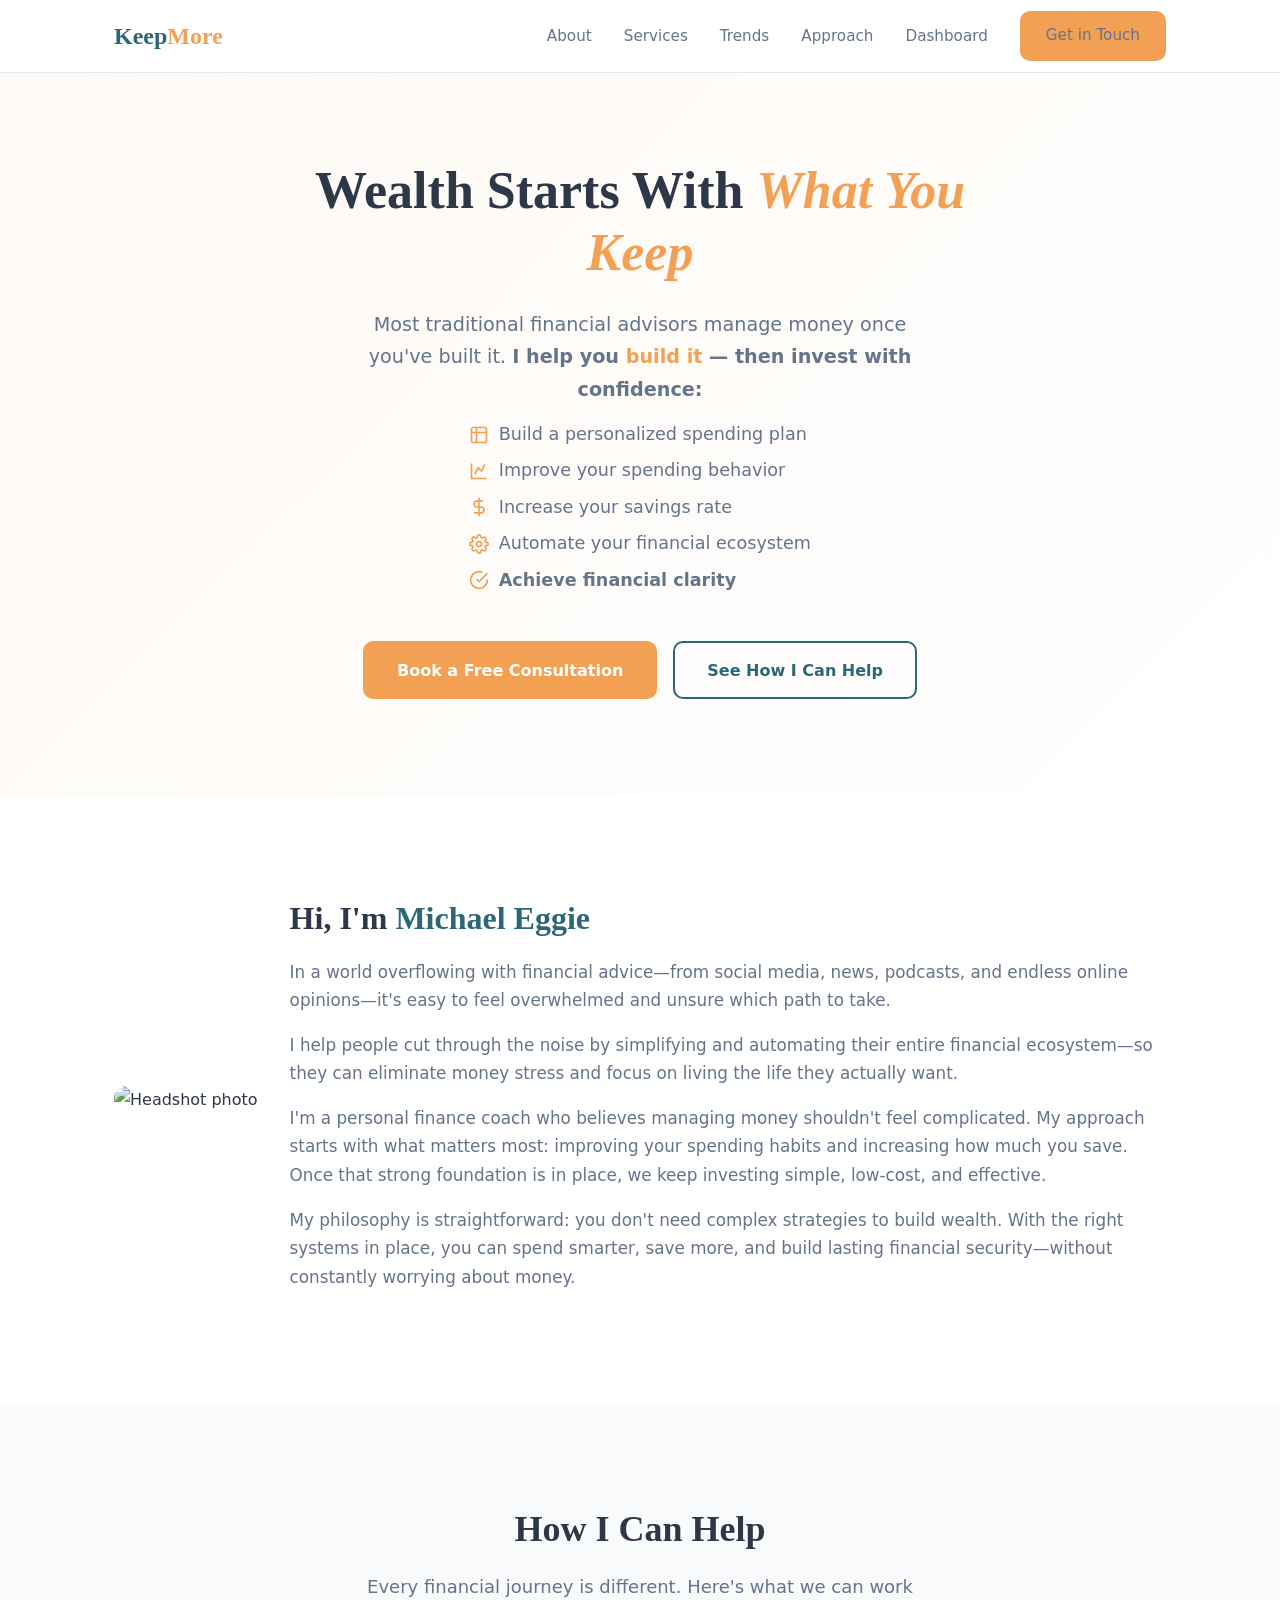
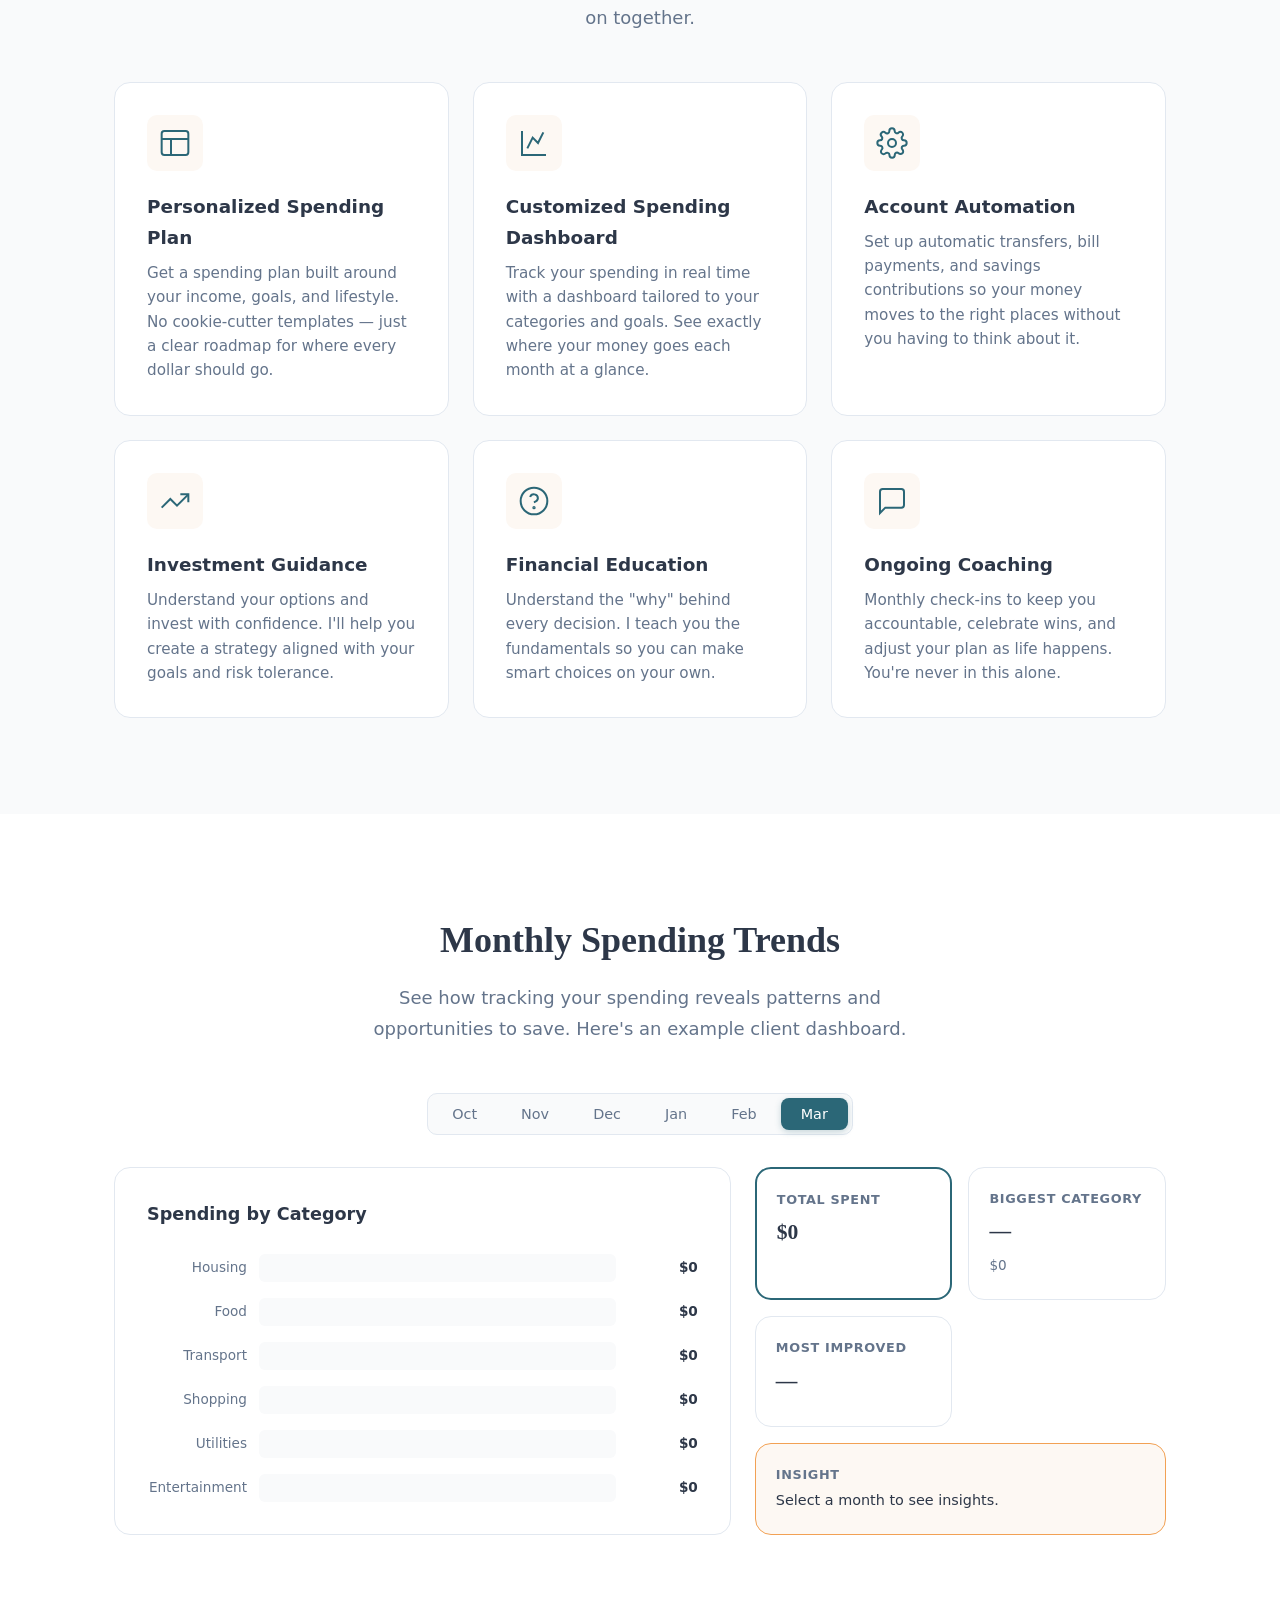
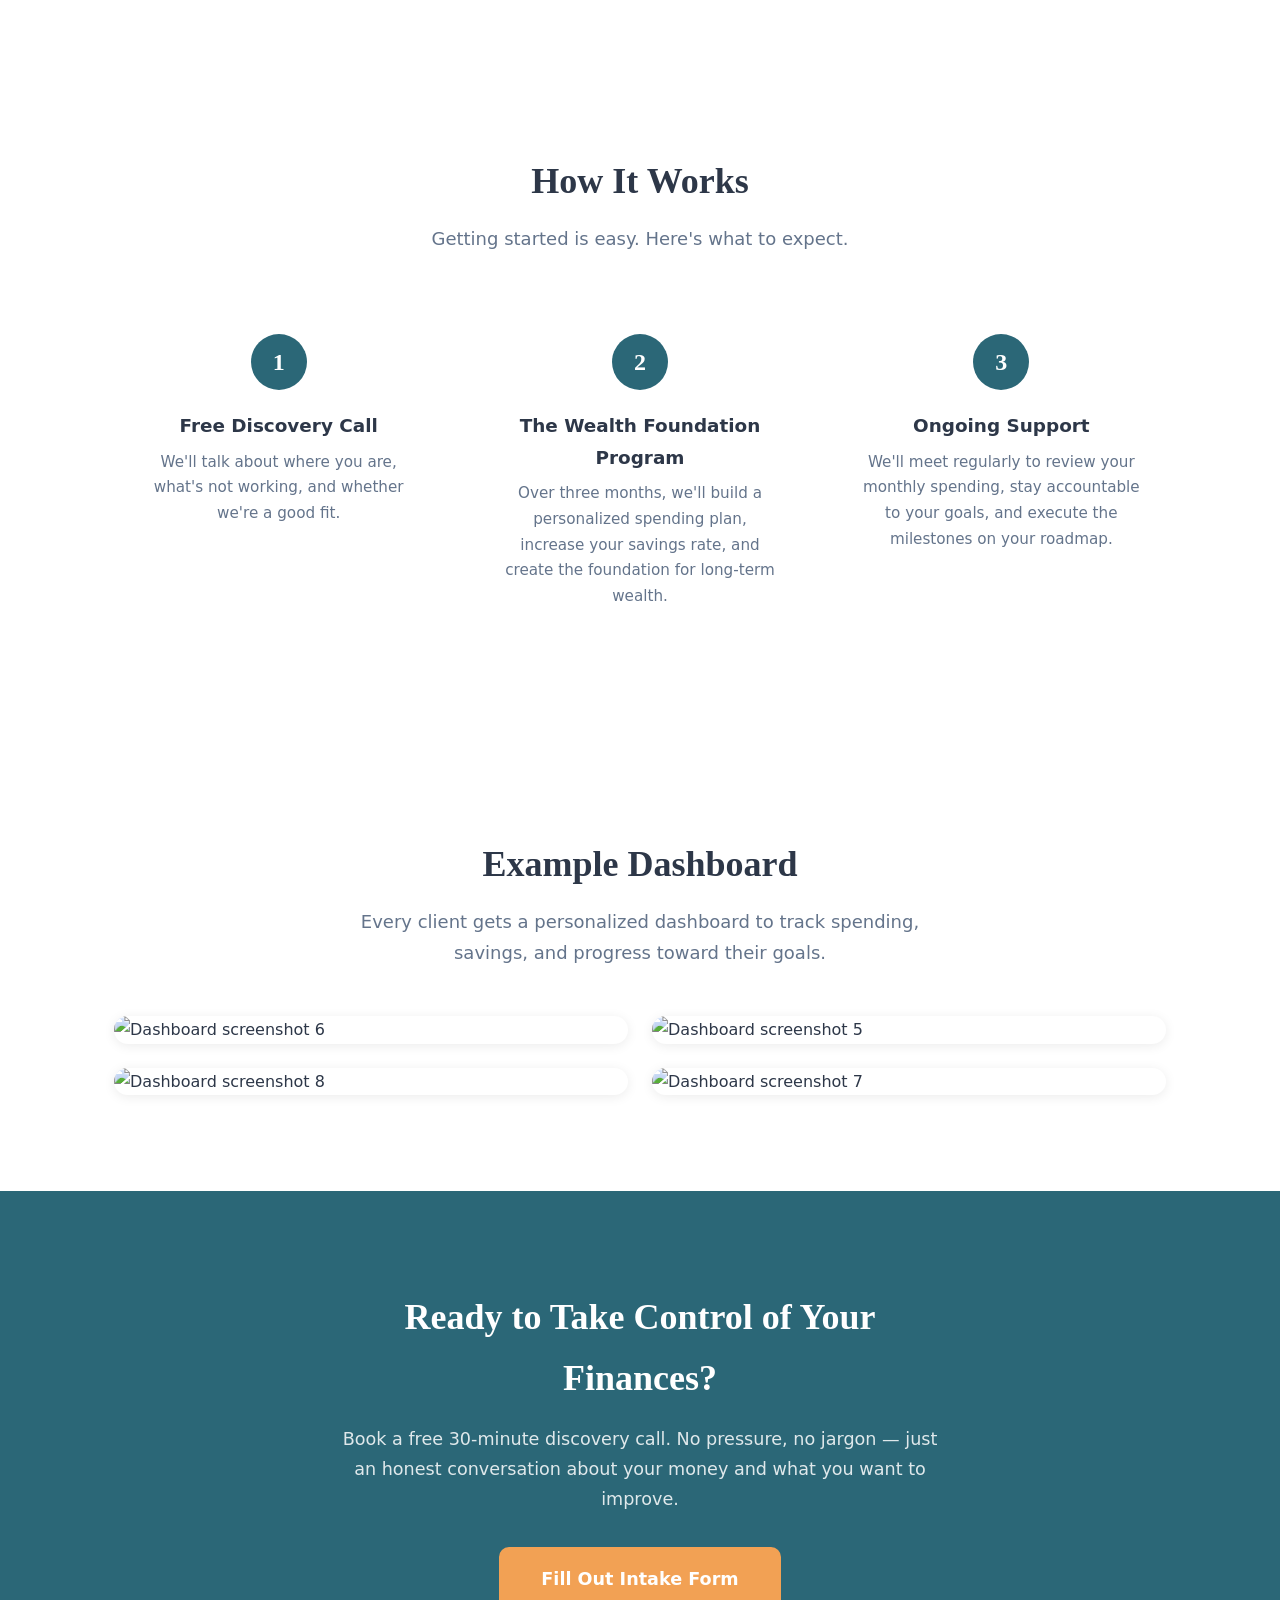
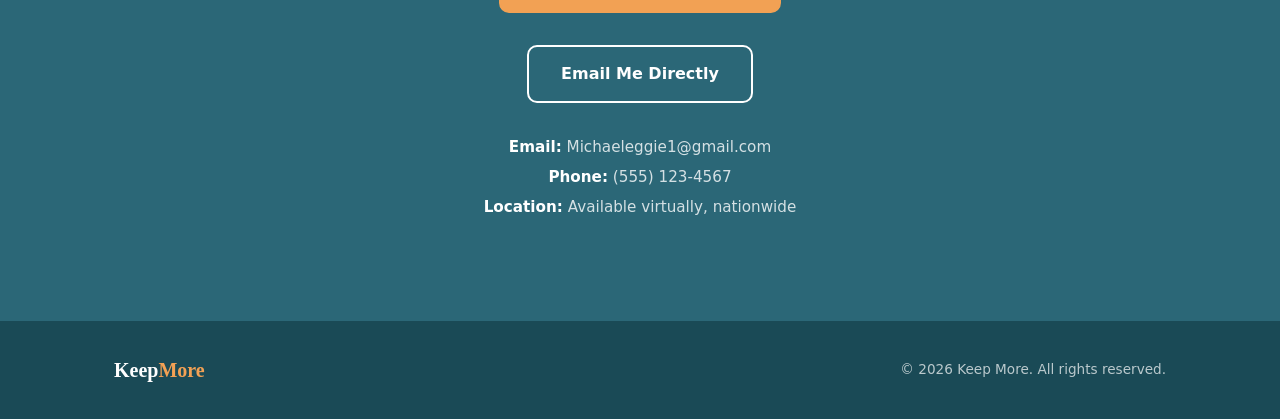
==== index.html @ 98c6b91d "Update About section bio copy Rewrite the three About paragraphs into four clearer paragraphs with u" ====
<!DOCTYPE html>
<html lang="en">
<head>
  <meta charset="UTF-8">
  <meta name="viewport" content="width=device-width, initial-scale=1.0">
  <title>Keep More — Personal Finance Consulting</title>
  <meta name="description" content="Keep More helps you take control of your money with personalized financial consulting. Budgeting, investing, debt management, and more.">
  <link rel="stylesheet" href="styles.css">
</head>
<body>

  <!-- Navigation -->
  <header class="header">
    <nav class="nav container">
      <a href="#" class="logo">Keep<span>More</span></a>
      <button class="nav-toggle" aria-label="Toggle navigation">
        <span></span>
        <span></span>
        <span></span>
      </button>
      <ul class="nav-links">
        <li><a href="#about">About</a></li>
        <li><a href="#services">Services</a></li>
        <li><a href="#spending-trends">Trends</a></li>
        <li><a href="#approach">Approach</a></li>
        <li><a href="#dashboard">Dashboard</a></li>

        <li><a href="#contact" class="btn btn-nav">Get in Touch</a></li>
      </ul>
    </nav>
  </header>

  <!-- Hero -->
  <section class="hero">
    <div class="container">
      <h1>Wealth Starts With <em>What You Keep</em></h1>
      <p class="hero-subtitle">
        Most traditional financial advisors manage money once you've built it. <strong>I help you <span class="text-accent">build it</span> — then invest with confidence:</strong>
      </p>
      <ul class="hero-list">
        <li><span class="hero-icon"><svg viewBox="0 0 24 24" fill="none" stroke="currentColor" stroke-width="2" width="20" height="20"><rect x="3" y="3" width="18" height="18" rx="2"/><path d="M9 3v18M3 9h18"/></svg></span> Build a personalized spending plan</li>
        <li><span class="hero-icon"><svg viewBox="0 0 24 24" fill="none" stroke="currentColor" stroke-width="2" width="20" height="20"><path d="M3 3v18h18"/><path d="M7 16l4-8 4 4 4-8"/></svg></span> Improve your spending behavior</li>
        <li><span class="hero-icon"><svg viewBox="0 0 24 24" fill="none" stroke="currentColor" stroke-width="2" width="20" height="20"><line x1="12" y1="1" x2="12" y2="23"/><path d="M17 5H9.5a3.5 3.5 0 0 0 0 7h5a3.5 3.5 0 0 1 0 7H6"/></svg></span> Increase your savings rate</li>
        <li><span class="hero-icon"><svg viewBox="0 0 24 24" fill="none" stroke="currentColor" stroke-width="2" width="20" height="20"><circle cx="12" cy="12" r="3"/><path d="M19.4 15a1.65 1.65 0 0 0 .33 1.82l.06.06a2 2 0 1 1-2.83 2.83l-.06-.06a1.65 1.65 0 0 0-1.82-.33 1.65 1.65 0 0 0-1 1.51V21a2 2 0 0 1-4 0v-.09A1.65 1.65 0 0 0 9 19.4a1.65 1.65 0 0 0-1.82.33l-.06.06a2 2 0 1 1-2.83-2.83l.06-.06A1.65 1.65 0 0 0 4.68 15a1.65 1.65 0 0 0-1.51-1H3a2 2 0 0 1 0-4h.09A1.65 1.65 0 0 0 4.6 9a1.65 1.65 0 0 0-.33-1.82l-.06-.06a2 2 0 1 1 2.83-2.83l.06.06A1.65 1.65 0 0 0 9 4.68a1.65 1.65 0 0 0 1-1.51V3a2 2 0 0 1 4 0v.09a1.65 1.65 0 0 0 1 1.51 1.65 1.65 0 0 0 1.82-.33l.06-.06a2 2 0 1 1 2.83 2.83l-.06.06A1.65 1.65 0 0 0 19.4 9a1.65 1.65 0 0 0 1.51 1H21a2 2 0 0 1 0 4h-.09a1.65 1.65 0 0 0-1.51 1z"/></svg></span> Automate your financial ecosystem</li>
        <li><span class="hero-icon"><svg viewBox="0 0 24 24" fill="none" stroke="currentColor" stroke-width="2" width="20" height="20"><path d="M22 11.08V12a10 10 0 1 1-5.93-9.14"/><polyline points="22 4 12 14.01 9 11.01"/></svg></span> <strong>Achieve financial clarity</strong></li>
      </ul>
      <div class="hero-actions">
        <a href="https://docs.google.com/forms/d/e/1FAIpQLSep8M1w9MT7LBPh0g2b52g4EGg_-ZR1tHstMb9JxGPubkHI6g/viewform?usp=dialog" target="_blank" class="btn btn-primary">Book a Free Consultation</a>
        <a href="#services" class="btn btn-outline">See How I Can Help</a>
      </div>
    </div>
  </section>

  <!-- About -->
  <section id="about" class="about">
    <div class="container about-grid">
      <div class="about-image">
        <img src="Headshot.png" alt="Headshot photo">
      </div>
      <div class="about-content">
        <h2>Hi, I'm <span class="highlight">Michael Eggie</span></h2>
        <p>In a world overflowing with financial advice—from social media, news, podcasts, and endless online opinions—it's easy to feel overwhelmed and unsure which path to take.</p>
        <p>I help people cut through the noise by simplifying and automating their entire financial ecosystem—so they can eliminate money stress and focus on living the life they actually want.</p>
        <p>I'm a personal finance coach who believes managing money shouldn't feel complicated. My approach starts with what matters most: improving your spending habits and increasing how much you save. Once that strong foundation is in place, we keep investing simple, low-cost, and effective.</p>
        <p>My philosophy is straightforward: you don't need complex strategies to build wealth. With the right systems in place, you can spend smarter, save more, and build lasting financial security—without constantly worrying about money.</p>
      </div>
    </div>
  </section>

  <!-- Services -->
  <section id="services" class="services">
    <div class="container">
      <h2>How I Can Help</h2>
      <p class="section-subtitle">Every financial journey is different. Here's what we can work on together.</p>
      <div class="services-grid">
        <div class="service-card">
          <div class="service-icon">
            <svg viewBox="0 0 24 24" fill="none" stroke="currentColor" stroke-width="1.5" width="32" height="32">
              <rect x="2" y="3" width="20" height="18" rx="2"/>
              <path d="M2 9h20M9 21V9"/>
            </svg>
          </div>
          <h3>Personalized Spending Plan</h3>
          <p>Get a spending plan built around your income, goals, and lifestyle. No cookie-cutter templates — just a clear roadmap for where every dollar should go.</p>
        </div>
        <div class="service-card">
          <div class="service-icon">
            <svg viewBox="0 0 24 24" fill="none" stroke="currentColor" stroke-width="1.5" width="32" height="32">
              <path d="M3 3v18h18"/>
              <path d="M7 16l4-8 4 4 4-8"/>
            </svg>
          </div>
          <h3>Customized Spending Dashboard</h3>
          <p>Track your spending in real time with a dashboard tailored to your categories and goals. See exactly where your money goes each month at a glance.</p>
        </div>
        <div class="service-card">
          <div class="service-icon">
            <svg viewBox="0 0 24 24" fill="none" stroke="currentColor" stroke-width="1.5" width="32" height="32">
              <circle cx="12" cy="12" r="3"/>
              <path d="M19.4 15a1.65 1.65 0 0 0 .33 1.82l.06.06a2 2 0 1 1-2.83 2.83l-.06-.06a1.65 1.65 0 0 0-1.82-.33 1.65 1.65 0 0 0-1 1.51V21a2 2 0 0 1-4 0v-.09A1.65 1.65 0 0 0 9 19.4a1.65 1.65 0 0 0-1.82.33l-.06.06a2 2 0 1 1-2.83-2.83l.06-.06A1.65 1.65 0 0 0 4.68 15a1.65 1.65 0 0 0-1.51-1H3a2 2 0 0 1 0-4h.09A1.65 1.65 0 0 0 4.6 9a1.65 1.65 0 0 0-.33-1.82l-.06-.06a2 2 0 1 1 2.83-2.83l.06.06A1.65 1.65 0 0 0 9 4.68a1.65 1.65 0 0 0 1-1.51V3a2 2 0 0 1 4 0v.09a1.65 1.65 0 0 0 1 1.51 1.65 1.65 0 0 0 1.82-.33l.06-.06a2 2 0 1 1 2.83 2.83l-.06.06A1.65 1.65 0 0 0 19.4 9a1.65 1.65 0 0 0 1.51 1H21a2 2 0 0 1 0 4h-.09a1.65 1.65 0 0 0-1.51 1z"/>
            </svg>
          </div>
          <h3>Account Automation</h3>
          <p>Set up automatic transfers, bill payments, and savings contributions so your money moves to the right places without you having to think about it.</p>
        </div>
        <div class="service-card">
          <div class="service-icon">
            <svg viewBox="0 0 24 24" fill="none" stroke="currentColor" stroke-width="1.5" width="32" height="32">
              <polyline points="22 7 13.5 15.5 8.5 10.5 2 17"/>
              <polyline points="16 7 22 7 22 13"/>
            </svg>
          </div>
          <h3>Investment Guidance</h3>
          <p>Understand your options and invest with confidence. I'll help you create a strategy aligned with your goals and risk tolerance.</p>
        </div>
        <div class="service-card">
          <div class="service-icon">
            <svg viewBox="0 0 24 24" fill="none" stroke="currentColor" stroke-width="1.5" width="32" height="32">
              <circle cx="12" cy="12" r="10"/>
              <path d="M9.09 9a3 3 0 0 1 5.83 1c0 2-3 3-3 3"/>
              <circle cx="12" cy="17" r="0.5"/>
            </svg>
          </div>
          <h3>Financial Education</h3>
          <p>Understand the "why" behind every decision. I teach you the fundamentals so you can make smart choices on your own.</p>
        </div>
        <div class="service-card">
          <div class="service-icon">
            <svg viewBox="0 0 24 24" fill="none" stroke="currentColor" stroke-width="1.5" width="32" height="32">
              <path d="M21 15a2 2 0 0 1-2 2H7l-4 4V5a2 2 0 0 1 2-2h14a2 2 0 0 1 2 2z"/>
            </svg>
          </div>
          <h3>Ongoing Coaching</h3>
          <p>Monthly check-ins to keep you accountable, celebrate wins, and adjust your plan as life happens. You're never in this alone.</p>
        </div>
      </div>
    </div>
  </section>

  <!-- Monthly Spending Trends -->
  <section id="spending-trends" class="spending-trends">
    <div class="container">
      <h2>Monthly Spending Trends</h2>
      <p class="section-subtitle">See how tracking your spending reveals patterns and opportunities to save. Here's an example client dashboard.</p>

      <div class="trends-dashboard">
        <!-- Month selector -->
        <div class="trends-controls">
          <div class="month-tabs">
            <button class="month-tab" data-month="0">Oct</button>
            <button class="month-tab" data-month="1">Nov</button>
            <button class="month-tab" data-month="2">Dec</button>
            <button class="month-tab" data-month="3">Jan</button>
            <button class="month-tab" data-month="4">Feb</button>
            <button class="month-tab active" data-month="5">Mar</button>
          </div>
        </div>

        <div class="trends-grid">
          <!-- Bar chart -->
          <div class="trends-chart-card">
            <h3>Spending by Category</h3>
            <div class="chart-bars" id="categoryChart">
              <div class="chart-bar-row">
                <span class="bar-label">Housing</span>
                <div class="bar-track">
                  <div class="bar-fill" data-category="housing" style="--bar-width: 0%"></div>
                </div>
                <span class="bar-value" data-category="housing">$0</span>
              </div>
              <div class="chart-bar-row">
                <span class="bar-label">Food</span>
                <div class="bar-track">
                  <div class="bar-fill accent" data-category="food" style="--bar-width: 0%"></div>
                </div>
                <span class="bar-value" data-category="food">$0</span>
              </div>
              <div class="chart-bar-row">
                <span class="bar-label">Transport</span>
                <div class="bar-track">
                  <div class="bar-fill" data-category="transport" style="--bar-width: 0%"></div>
                </div>
                <span class="bar-value" data-category="transport">$0</span>
              </div>
              <div class="chart-bar-row">
                <span class="bar-label">Shopping</span>
                <div class="bar-track">
                  <div class="bar-fill accent" data-category="shopping" style="--bar-width: 0%"></div>
                </div>
                <span class="bar-value" data-category="shopping">$0</span>
              </div>
              <div class="chart-bar-row">
                <span class="bar-label">Utilities</span>
                <div class="bar-track">
                  <div class="bar-fill" data-category="utilities" style="--bar-width: 0%"></div>
                </div>
                <span class="bar-value" data-category="utilities">$0</span>
              </div>
              <div class="chart-bar-row">
                <span class="bar-label">Entertainment</span>
                <div class="bar-track">
                  <div class="bar-fill accent" data-category="entertainment" style="--bar-width: 0%"></div>
                </div>
                <span class="bar-value" data-category="entertainment">$0</span>
              </div>
            </div>
          </div>

          <!-- Summary cards -->
          <div class="trends-summary">
            <div class="summary-card total-card">
              <span class="summary-label">Total Spent</span>
              <strong class="summary-value" id="totalSpent">$0</strong>
              <span class="summary-change" id="totalChange"></span>
            </div>
            <div class="summary-card">
              <span class="summary-label">Biggest Category</span>
              <strong class="summary-value" id="biggestCategory">—</strong>
              <span class="summary-detail" id="biggestAmount">$0</span>
            </div>
            <div class="summary-card">
              <span class="summary-label">Most Improved</span>
              <strong class="summary-value" id="mostImproved">—</strong>
              <span class="summary-change positive" id="improvedAmount"></span>
            </div>
            <div class="summary-card insight-card">
              <span class="summary-label">Insight</span>
              <p class="summary-insight" id="monthInsight">Select a month to see insights.</p>
            </div>
          </div>
        </div>

      </div>
    </div>
  </section>

  <!-- Approach -->
  <section id="approach" class="approach">
    <div class="container">
      <h2>How It Works</h2>
      <p class="section-subtitle">Getting started is easy. Here's what to expect.</p>
      <div class="steps">
        <div class="step">
          <div class="step-number">1</div>
          <h3>Free Discovery Call</h3>
          <p>We'll talk about where you are, what's not working, and whether we're a good fit.</p>
        </div>
        <div class="step">
          <div class="step-number">2</div>
          <h3>The Wealth Foundation Program</h3>
          <p>Over three months, we'll build a personalized spending plan, increase your savings rate, and create the foundation for long-term wealth.</p>
        </div>
        <div class="step">
          <div class="step-number">3</div>
          <h3>Ongoing Support</h3>
          <p>We'll meet regularly to review your monthly spending, stay accountable to your goals, and execute the milestones on your roadmap.</p>
        </div>
      </div>
    </div>
  </section>

  <!-- Example Dashboard -->
  <section id="dashboard" class="dashboard">
    <div class="container">
      <h2>Example Dashboard</h2>
      <p class="section-subtitle">Every client gets a personalized dashboard to track spending, savings, and progress toward their goals.</p>
      <div class="dashboard-grid">
        <div class="dashboard-card">
          <img src="dashboard-6.png" alt="Dashboard screenshot 6">
        </div>
        <div class="dashboard-card">
          <img src="dashboard-5.png" alt="Dashboard screenshot 5">
        </div>
        <div class="dashboard-card">
          <img src="dashboard-8.png" alt="Dashboard screenshot 8">
        </div>
        <div class="dashboard-card">
          <img src="dashboard-7.png" alt="Dashboard screenshot 7">
        </div>
      </div>
    </div>
  </section>

  <!-- Testimonials (hidden for now — uncomment when ready)
  <section id="testimonials" class="testimonials">
    <div class="container">
      <h2>What Clients Say</h2>
      <p class="section-subtitle">Don't take my word for it — hear from people I've worked with.</p>
      <div class="testimonials-grid">
        <div class="testimonial-card">
          <div class="stars">&#9733;&#9733;&#9733;&#9733;&#9733;</div>
          <p>"I went from living paycheck to paycheck to saving $1,000 a month. The guidance was practical, not preachy. I finally feel in control."</p>
          <div class="testimonial-author">
            <strong>— Sarah M.</strong>
            <span>Marketing Manager</span>
          </div>
        </div>
        <div class="testimonial-card">
          <div class="stars">&#9733;&#9733;&#9733;&#9733;&#9733;</div>
          <p>"I was terrified of investing. Now I have a diversified portfolio and actually understand what's in it. Best decision I've made."</p>
          <div class="testimonial-author">
            <strong>— James T.</strong>
            <span>Small Business Owner</span>
          </div>
        </div>
        <div class="testimonial-card">
          <div class="stars">&#9733;&#9733;&#9733;&#9733;&#9733;</div>
          <p>"The sessions are honestly fun. I never thought I'd say that about financial planning. Highly recommend to anyone feeling lost with money."</p>
          <div class="testimonial-author">
            <strong>— Priya K.</strong>
            <span>Software Engineer</span>
          </div>
        </div>
      </div>
    </div>
  </section>
  -->

  <!-- Contact / CTA -->
  <section id="contact" class="contact">
    <div class="container">
      <div class="contact-content">
        <h2>Ready to Take Control of Your Finances?</h2>
        <p>Book a free 30-minute discovery call. No pressure, no jargon — just an honest conversation about your money and what you want to improve.</p>
        <div class="contact-methods">
          <a href="https://docs.google.com/forms/d/e/1FAIpQLSep8M1w9MT7LBPh0g2b52g4EGg_-ZR1tHstMb9JxGPubkHI6g/viewform?usp=dialog" target="_blank" class="btn btn-primary">Fill Out Intake Form</a>
          <a href="mailto:Michaeleggie1@gmail.com" class="btn btn-outline" style="border-color: #fff; color: #fff;">Email Me Directly</a>
          <div class="contact-details">
            <p><strong>Email:</strong> Michaeleggie1@gmail.com</p>
            <p><strong>Phone:</strong> (555) 123-4567</p>
            <p><strong>Location:</strong> Available virtually, nationwide</p>
          </div>
        </div>
      </div>
    </div>
  </section>

  <!-- Footer -->
  <footer class="footer">
    <div class="container footer-content">
      <a href="#" class="logo">Keep<span>More</span></a>
      <p>&copy; 2026 Keep More. All rights reserved.</p>
    </div>
  </footer>

  <script src="script.js"></script>
</body>
</html>
---- styles.css ----
/* ===========================
   CSS Variables & Reset
   =========================== */

:root {
  /* Colors — warm, professional palette */
  --color-primary: #2b6777;
  --color-primary-dark: #1a4a56;
  --color-primary-light: #c8d8e4;
  --color-accent: #f2a154;
  --color-accent-dark: #d88a3e;
  --color-bg: #ffffff;
  --color-bg-alt: #f9fafb;
  --color-bg-warm: #fdf8f3;
  --color-text: #2d3748;
  --color-text-light: #64748b;
  --color-border: #e2e8f0;

  /* Typography */
  --font-main: 'Segoe UI', system-ui, -apple-system, sans-serif;
  --font-heading: Georgia, 'Times New Roman', serif;

  /* Spacing */
  --section-padding: 6rem 0;
  --container-width: 1100px;
  --radius: 10px;
  --radius-lg: 16px;
}

.text-accent {
  color: var(--color-accent);
}

*,
*::before,
*::after {
  margin: 0;
  padding: 0;
  box-sizing: border-box;
}

html {
  scroll-behavior: smooth;
  scroll-padding-top: 80px;
}

body {
  font-family: var(--font-main);
  color: var(--color-text);
  line-height: 1.7;
  background: var(--color-bg);
}

img {
  max-width: 100%;
  display: block;
}

a {
  text-decoration: none;
  color: inherit;
}

/* ===========================
   Utilities
   =========================== */

.container {
  max-width: var(--container-width);
  margin: 0 auto;
  padding: 0 1.5rem;
}

.highlight {
  color: var(--color-primary);
}

.section-subtitle {
  color: var(--color-text-light);
  font-size: 1.125rem;
  max-width: 560px;
  margin: 0 auto 3rem;
  text-align: center;
}

h2 {
  font-family: var(--font-heading);
  font-size: 2.25rem;
  text-align: center;
  margin-bottom: 0.75rem;
  color: var(--color-text);
}

/* ===========================
   Buttons
   =========================== */

.btn {
  display: inline-block;
  padding: 0.85rem 2rem;
  border-radius: var(--radius);
  font-size: 1rem;
  font-weight: 600;
  transition: all 0.25s ease;
  cursor: pointer;
  border: 2px solid transparent;
}

.btn-primary {
  background: var(--color-accent);
  color: #fff;
  border-color: var(--color-accent);
}

.btn-primary:hover {
  background: var(--color-accent-dark);
  border-color: var(--color-accent-dark);
  transform: translateY(-1px);
  box-shadow: 0 4px 12px rgba(242, 161, 84, 0.35);
}

.btn-outline {
  background: transparent;
  color: var(--color-primary);
  border-color: var(--color-primary);
}

.btn-outline:hover {
  background: var(--color-primary);
  color: #fff;
  transform: translateY(-1px);
}

.btn-nav {
  padding: 0.6rem 1.5rem;
  background: var(--color-accent);
  color: #fff;
  border-radius: var(--radius);
}

.btn-nav:hover {
  background: var(--color-accent-dark);
}

/* ===========================
   Header / Navigation
   =========================== */

.header {
  position: fixed;
  top: 0;
  left: 0;
  right: 0;
  z-index: 1000;
  background: rgba(255, 255, 255, 0.95);
  backdrop-filter: blur(8px);
  border-bottom: 1px solid var(--color-border);
}

.nav {
  display: flex;
  align-items: center;
  justify-content: space-between;
  height: 72px;
}

.logo {
  font-family: var(--font-heading);
  font-size: 1.5rem;
  font-weight: 700;
  color: var(--color-primary);
}

.logo span {
  color: var(--color-accent);
}

.nav-links {
  display: flex;
  align-items: center;
  gap: 2rem;
  list-style: none;
}

.nav-links a {
  font-size: 0.95rem;
  font-weight: 500;
  color: var(--color-text-light);
  transition: color 0.2s;
}

.nav-links a:hover {
  color: var(--color-primary);
}

.nav-toggle {
  display: none;
  flex-direction: column;
  gap: 5px;
  background: none;
  border: none;
  cursor: pointer;
  padding: 4px;
}

.nav-toggle span {
  display: block;
  width: 24px;
  height: 2px;
  background: var(--color-text);
  border-radius: 2px;
  transition: all 0.3s ease;
}

/* ===========================
   Hero
   =========================== */

.hero {
  padding: 10rem 0 6rem;
  background: linear-gradient(135deg, var(--color-bg-warm) 0%, var(--color-bg) 100%);
  text-align: center;
}

.hero h1 {
  font-family: var(--font-heading);
  font-size: 3.25rem;
  line-height: 1.2;
  max-width: 700px;
  margin: 0 auto 1.5rem;
  color: var(--color-text);
}

.hero h1 em {
  color: var(--color-accent);
  font-style: italic;
}

.hero-subtitle {
  font-size: 1.2rem;
  color: var(--color-text-light);
  max-width: 560px;
  margin: 0 auto 0.75rem;
}

.hero-list {
  list-style: none;
  text-align: left;
  display: inline-block;
  margin: 0 auto 2.5rem;
  color: var(--color-text-light);
  font-size: 1.1rem;
  line-height: 1.8;
  padding-left: 0;
}

.hero-list li {
  display: flex;
  align-items: center;
  gap: 0.6rem;
  margin-bottom: 0.3rem;
}

.hero-icon {
  display: inline-flex;
  align-items: center;
  justify-content: center;
  flex-shrink: 0;
  color: var(--color-accent);
}

.hero-actions {
  display: flex;
  gap: 1rem;
  justify-content: center;
  flex-wrap: wrap;
}

/* ===========================
   About
   =========================== */

.about {
  padding: var(--section-padding);
  background: var(--color-bg);
}

.about-grid {
  display: grid;
  grid-template-columns: auto 1fr;
  gap: 2rem;
  align-items: center;
}

.about-image {
  display: flex;
  justify-content: center;
  align-items: center;
}

.about-image img {
  border-radius: 12px;
  display: block;
}

.about-content h2 {
  text-align: left;
  font-size: 2rem;
}

.about-content p {
  color: var(--color-text-light);
  margin-bottom: 1rem;
  font-size: 1.05rem;
}

.about-stats {
  display: flex;
  gap: 2.5rem;
  margin-top: 2rem;
  padding-top: 2rem;
  border-top: 1px solid var(--color-border);
}

.stat strong {
  display: block;
  font-size: 1.75rem;
  color: var(--color-primary);
  font-family: var(--font-heading);
}

.stat span {
  font-size: 0.85rem;
  color: var(--color-text-light);
}

/* ===========================
   Services
   =========================== */

.services {
  padding: var(--section-padding);
  background: var(--color-bg-alt);
}

.services-grid {
  display: grid;
  grid-template-columns: repeat(3, 1fr);
  gap: 1.5rem;
}

.service-card {
  background: var(--color-bg);
  border: 1px solid var(--color-border);
  border-radius: var(--radius-lg);
  padding: 2rem;
  transition: transform 0.25s ease, box-shadow 0.25s ease;
}

.service-card:hover {
  transform: translateY(-4px);
  box-shadow: 0 8px 24px rgba(0, 0, 0, 0.08);
}

.service-icon {
  width: 56px;
  height: 56px;
  border-radius: var(--radius);
  background: var(--color-bg-warm);
  display: flex;
  align-items: center;
  justify-content: center;
  margin-bottom: 1.25rem;
  color: var(--color-primary);
}

.service-card h3 {
  font-size: 1.15rem;
  margin-bottom: 0.5rem;
  color: var(--color-text);
}

.service-card p {
  font-size: 0.95rem;
  color: var(--color-text-light);
  line-height: 1.6;
}

/* ===========================
   Monthly Spending Trends
   =========================== */

.spending-trends {
  padding: var(--section-padding);
  background: var(--color-bg);
}

.trends-dashboard {
  margin-top: 1rem;
}

/* Month tab selector */
.trends-controls {
  display: flex;
  justify-content: center;
  margin-bottom: 2rem;
}

.month-tabs {
  display: flex;
  gap: 0.25rem;
  background: var(--color-bg-alt);
  border-radius: var(--radius);
  padding: 0.25rem;
  border: 1px solid var(--color-border);
}

.month-tab {
  padding: 0.5rem 1.25rem;
  border: none;
  background: transparent;
  border-radius: calc(var(--radius) - 2px);
  font-size: 0.9rem;
  font-weight: 500;
  color: var(--color-text-light);
  cursor: pointer;
  transition: all 0.2s ease;
  font-family: var(--font-main);
}

.month-tab:hover {
  color: var(--color-text);
  background: var(--color-bg);
}

.month-tab.active {
  background: var(--color-primary);
  color: #fff;
  box-shadow: 0 2px 6px rgba(43, 103, 119, 0.25);
}

/* Trends grid: chart + summary */
.trends-grid {
  display: grid;
  grid-template-columns: 1.5fr 1fr;
  gap: 1.5rem;
  margin-bottom: 1.5rem;
}

/* Chart card */
.trends-chart-card {
  background: var(--color-bg);
  border: 1px solid var(--color-border);
  border-radius: var(--radius-lg);
  padding: 2rem;
}

.trends-chart-card h3 {
  font-size: 1.1rem;
  margin-bottom: 1.5rem;
  color: var(--color-text);
}

/* Horizontal bar chart */
.chart-bars {
  display: flex;
  flex-direction: column;
  gap: 1rem;
}

.chart-bar-row {
  display: grid;
  grid-template-columns: 100px 1fr 70px;
  align-items: center;
  gap: 0.75rem;
}

.bar-label {
  font-size: 0.85rem;
  color: var(--color-text-light);
  font-weight: 500;
  text-align: right;
}

.bar-track {
  height: 28px;
  background: var(--color-bg-alt);
  border-radius: 6px;
  overflow: hidden;
  position: relative;
}

.bar-fill {
  height: 100%;
  width: var(--bar-width);
  background: var(--color-primary);
  border-radius: 6px;
  transition: width 0.6s cubic-bezier(0.25, 0.46, 0.45, 0.94);
  min-width: 0;
}

.bar-fill.accent {
  background: var(--color-accent);
}

.bar-value {
  font-size: 0.85rem;
  font-weight: 600;
  color: var(--color-text);
  text-align: right;
}

/* Summary cards */
.trends-summary {
  display: grid;
  grid-template-columns: 1fr 1fr;
  gap: 1rem;
}

.summary-card {
  background: var(--color-bg);
  border: 1px solid var(--color-border);
  border-radius: var(--radius-lg);
  padding: 1.25rem;
  display: flex;
  flex-direction: column;
  gap: 0.25rem;
}

.summary-card.total-card {
  border-color: var(--color-primary);
  border-width: 2px;
}

.summary-label {
  font-size: 0.8rem;
  text-transform: uppercase;
  letter-spacing: 0.05em;
  color: var(--color-text-light);
  font-weight: 600;
}

.summary-value {
  font-family: var(--font-heading);
  font-size: 1.35rem;
  color: var(--color-text);
}

.summary-detail {
  font-size: 0.85rem;
  color: var(--color-text-light);
}

.summary-change {
  font-size: 0.8rem;
  font-weight: 600;
}

.summary-change.positive {
  color: #16a34a;
}

.summary-change.negative {
  color: #dc2626;
}

.summary-change.neutral {
  color: var(--color-text-light);
}

.insight-card {
  grid-column: 1 / -1;
  background: var(--color-bg-warm);
  border-color: var(--color-accent);
}

.summary-insight {
  font-size: 0.9rem;
  color: var(--color-text);
  line-height: 1.5;
}


/* ===========================
   Intake Form
   =========================== */

.intake-section {
  padding: 8rem 0 4rem;
  background: var(--color-bg-warm);
  min-height: calc(100vh - 72px);
}

.intake-card {
  max-width: 820px;
  margin: 0 auto;
  background: var(--color-bg);
  border-radius: var(--radius-lg);
  padding: 3rem 2.5rem;
  box-shadow: 0 4px 20px rgba(0, 0, 0, 0.06);
}

.intake-card h1 {
  font-family: var(--font-heading);
  font-size: 2rem;
  text-align: center;
  margin-bottom: 0.5rem;
  color: var(--color-text);
}

.intake-subtitle {
  text-align: center;
  color: var(--color-text-light);
  font-size: 1rem;
  margin-bottom: 2rem;
  line-height: 1.6;
}

.intake-form {
  display: flex;
  flex-direction: column;
  gap: 1.5rem;
}

.form-group {
  display: grid;
  grid-template-columns: 200px 1fr;
  gap: 0.75rem;
  align-items: start;
}

.form-group > label {
  font-size: 0.9rem;
  font-weight: 600;
  color: var(--color-text);
  padding-top: 0.7rem;
  text-align: right;
  line-height: 1.4;
}

.label-hint {
  font-weight: 400;
  color: var(--color-text-light);
  font-size: 0.85rem;
}

.form-group input[type="text"],
.form-group input[type="email"],
.form-group textarea {
  padding: 0.7rem 0.85rem;
  border: 1px solid var(--color-border);
  border-radius: var(--radius);
  font-size: 0.95rem;
  font-family: var(--font-main);
  color: var(--color-text);
  background: var(--color-bg);
  transition: border-color 0.2s;
}

.form-group input:focus,
.form-group textarea:focus {
  outline: none;
  border-color: var(--color-primary);
  box-shadow: 0 0 0 3px rgba(43, 103, 119, 0.1);
}

.form-group textarea {
  resize: vertical;
  min-height: 100px;
}

.input-prefix {
  display: flex;
  align-items: center;
  border: 1px solid var(--color-border);
  border-radius: var(--radius);
  overflow: hidden;
  transition: border-color 0.2s;
}

.input-prefix:focus-within {
  border-color: var(--color-primary);
  box-shadow: 0 0 0 3px rgba(43, 103, 119, 0.1);
}

.input-prefix span {
  padding: 0.7rem 0.75rem;
  background: var(--color-bg-alt);
  color: var(--color-text-light);
  font-weight: 600;
  font-size: 0.95rem;
  border-right: 1px solid var(--color-border);
}

.input-prefix input {
  border: none !important;
  flex: 1;
  box-shadow: none !important;
}

/* Radio & checkbox groups */
.radio-group,
.checkbox-group {
  display: flex;
  flex-wrap: wrap;
  gap: 0.5rem;
  margin-top: 0.25rem;
}

.radio-label,
.checkbox-label {
  display: flex;
  align-items: center;
  gap: 0.4rem;
  padding: 0.5rem 1rem;
  border: 1px solid var(--color-border);
  border-radius: var(--radius);
  cursor: pointer;
  font-size: 0.9rem;
  color: var(--color-text);
  transition: all 0.2s;
}

.radio-label:hover,
.checkbox-label:hover {
  border-color: var(--color-primary);
  background: rgba(43, 103, 119, 0.04);
}

.radio-label input:checked + span,
.checkbox-label input:checked + span {
  color: var(--color-primary);
  font-weight: 600;
}

.radio-label:has(input:checked),
.checkbox-label:has(input:checked) {
  border-color: var(--color-primary);
  background: rgba(43, 103, 119, 0.06);
}

.btn-submit {
  margin-top: 0.5rem;
  margin-left: calc(200px + 0.75rem);
  width: calc(100% - 200px - 0.75rem);
  font-size: 1.05rem;
  padding: 1rem;
  text-align: center;
}

.form-note {
  text-align: center;
  font-size: 0.8rem;
  color: var(--color-text-light);
  margin-top: -0.5rem;
  margin-left: calc(200px + 0.75rem);
}

@media (max-width: 680px) {
  .intake-card {
    padding: 2rem 1.25rem;
  }

  .intake-card h1 {
    font-size: 1.5rem;
  }

  .form-group {
    grid-template-columns: 1fr;
    gap: 0.4rem;
  }

  .form-group > label {
    text-align: left;
    padding-top: 0;
  }

  .btn-submit {
    margin-left: 0;
    width: 100%;
  }

  .form-note {
    margin-left: 0;
  }

  .checkbox-group {
    flex-direction: column;
  }
}

/* ===========================
   Approach / Steps
   =========================== */

.approach {
  padding: var(--section-padding);
  background: var(--color-bg);
}

.steps {
  display: grid;
  grid-template-columns: repeat(3, 1fr);
  gap: 2rem;
  margin-top: 1rem;
}

.step {
  text-align: center;
  padding: 2rem 1.5rem;
}

.step-number {
  width: 56px;
  height: 56px;
  border-radius: 50%;
  background: var(--color-primary);
  color: #fff;
  font-size: 1.5rem;
  font-weight: 700;
  display: flex;
  align-items: center;
  justify-content: center;
  margin: 0 auto 1.25rem;
  font-family: var(--font-heading);
}

.step h3 {
  font-size: 1.15rem;
  margin-bottom: 0.5rem;
}

.step p {
  color: var(--color-text-light);
  font-size: 0.95rem;
}

/* ===========================
   Testimonials
   =========================== */

.testimonials {
  padding: var(--section-padding);
  background: var(--color-bg-warm);
}

.testimonials-grid {
  display: grid;
  grid-template-columns: repeat(3, 1fr);
  gap: 1.5rem;
}

.testimonial-card {
  background: var(--color-bg);
  border-radius: var(--radius-lg);
  padding: 2rem;
  box-shadow: 0 2px 8px rgba(0, 0, 0, 0.04);
}

.stars {
  color: var(--color-accent);
  font-size: 1.1rem;
  margin-bottom: 1rem;
  letter-spacing: 2px;
}

.testimonial-card p {
  font-size: 0.95rem;
  color: var(--color-text-light);
  font-style: italic;
  line-height: 1.7;
  margin-bottom: 1.25rem;
}

.testimonial-author strong {
  display: block;
  font-size: 0.95rem;
  color: var(--color-text);
}

.testimonial-author span {
  font-size: 0.85rem;
  color: var(--color-text-light);
}

/* ===========================
   Example Dashboard
   =========================== */

.dashboard {
  padding: var(--section-padding);
  background: var(--color-bg);
}

.dashboard-grid {
  display: grid;
  grid-template-columns: repeat(2, 1fr);
  gap: 1.5rem;
  margin-top: 2rem;
}

.dashboard-card {
  background: #fff;
  border-radius: var(--radius-lg);
  overflow: hidden;
  box-shadow: 0 2px 12px rgba(0, 0, 0, 0.08);
}

.dashboard-card img {
  width: 100%;
  height: auto;
  display: block;
}

/* ===========================
   Contact / CTA
   =========================== */

.contact {
  padding: var(--section-padding);
  background: var(--color-primary);
  color: #fff;
}

.contact-content {
  text-align: center;
  max-width: 600px;
  margin: 0 auto;
}

.contact h2 {
  color: #fff;
  margin-bottom: 1rem;
}

.contact p {
  color: rgba(255, 255, 255, 0.85);
  font-size: 1.1rem;
  margin-bottom: 2rem;
}

.contact-methods {
  display: flex;
  flex-direction: column;
  align-items: center;
  gap: 2rem;
}

.contact .btn-primary {
  background: var(--color-accent);
  border-color: var(--color-accent);
  font-size: 1.1rem;
  padding: 1rem 2.5rem;
}

.contact .btn-primary:hover {
  background: var(--color-accent-dark);
  border-color: var(--color-accent-dark);
}

.contact-details p {
  font-size: 0.95rem;
  color: rgba(255, 255, 255, 0.8);
  margin-bottom: 0.25rem;
}

.contact-details strong {
  color: #fff;
}

/* ===========================
   Footer
   =========================== */

.footer {
  padding: 2rem 0;
  background: var(--color-primary-dark);
  color: rgba(255, 255, 255, 0.7);
}

.footer-content {
  display: flex;
  align-items: center;
  justify-content: space-between;
}

.footer .logo {
  font-size: 1.25rem;
  color: #fff;
}

.footer .logo span {
  color: var(--color-accent);
}

.footer p {
  font-size: 0.85rem;
}

/* ===========================
   Responsive Design
   =========================== */

@media (max-width: 900px) {
  .services-grid,
  .testimonials-grid,
  .steps {
    grid-template-columns: repeat(2, 1fr);
  }

  .trends-grid {
    grid-template-columns: 1fr;
  }

  .about-grid {
    grid-template-columns: 1fr;
    text-align: center;
    gap: 2rem;
  }

  .about-image img {
    margin: 0 auto;
  }

  .about-content h2 {
    text-align: center;
  }

  .about-stats {
    justify-content: center;
  }
}

@media (max-width: 680px) {
  :root {
    --section-padding: 4rem 0;
  }

  h2 {
    font-size: 1.75rem;
  }

  .hero {
    padding: 8rem 0 4rem;
  }

  .hero h1 {
    font-size: 2.25rem;
  }

  .hero-subtitle {
    font-size: 1.05rem;
  }

  .services-grid,
  .testimonials-grid,
  .steps {
    grid-template-columns: 1fr;
  }

  .trends-grid {
    grid-template-columns: 1fr;
  }

  .trends-summary {
    grid-template-columns: 1fr;
  }

  .chart-bar-row {
    grid-template-columns: 80px 1fr 60px;
  }

  .month-tabs {
    flex-wrap: wrap;
    justify-content: center;
  }

  .month-tab {
    padding: 0.4rem 0.9rem;
    font-size: 0.85rem;
  }

  /* Mobile nav */
  .nav-toggle {
    display: flex;
  }

  .nav-links {
    position: fixed;
    top: 72px;
    left: 0;
    right: 0;
    background: #fff;
    flex-direction: column;
    padding: 2rem;
    gap: 1.5rem;
    border-bottom: 1px solid var(--color-border);
    transform: translateY(-100%);
    opacity: 0;
    pointer-events: none;
    transition: all 0.3s ease;
  }

  .nav-links.active {
    transform: translateY(0);
    opacity: 1;
    pointer-events: all;
  }

  .footer-content {
    flex-direction: column;
    gap: 0.5rem;
    text-align: center;
  }

  .about-stats {
    flex-direction: column;
    gap: 1rem;
    align-items: center;
  }

  .hero-actions {
    flex-direction: column;
    align-items: center;
  }
}
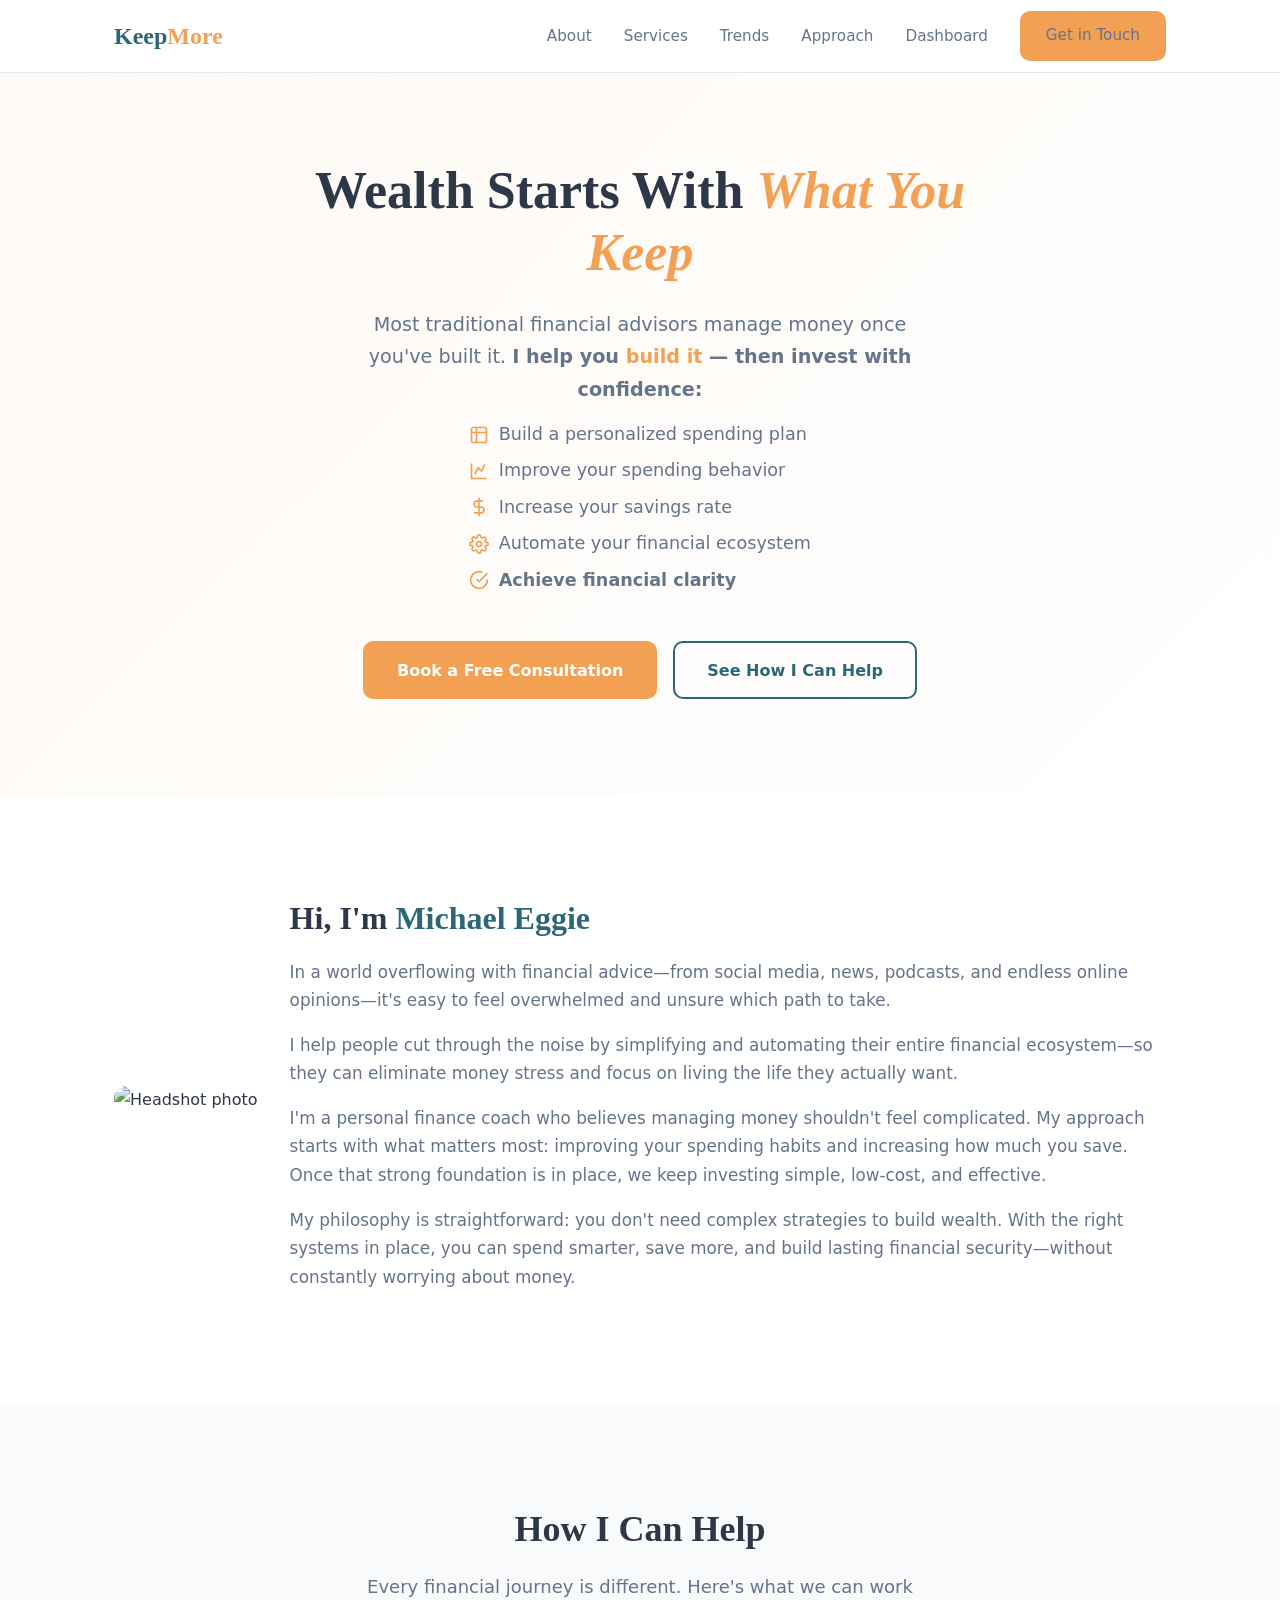
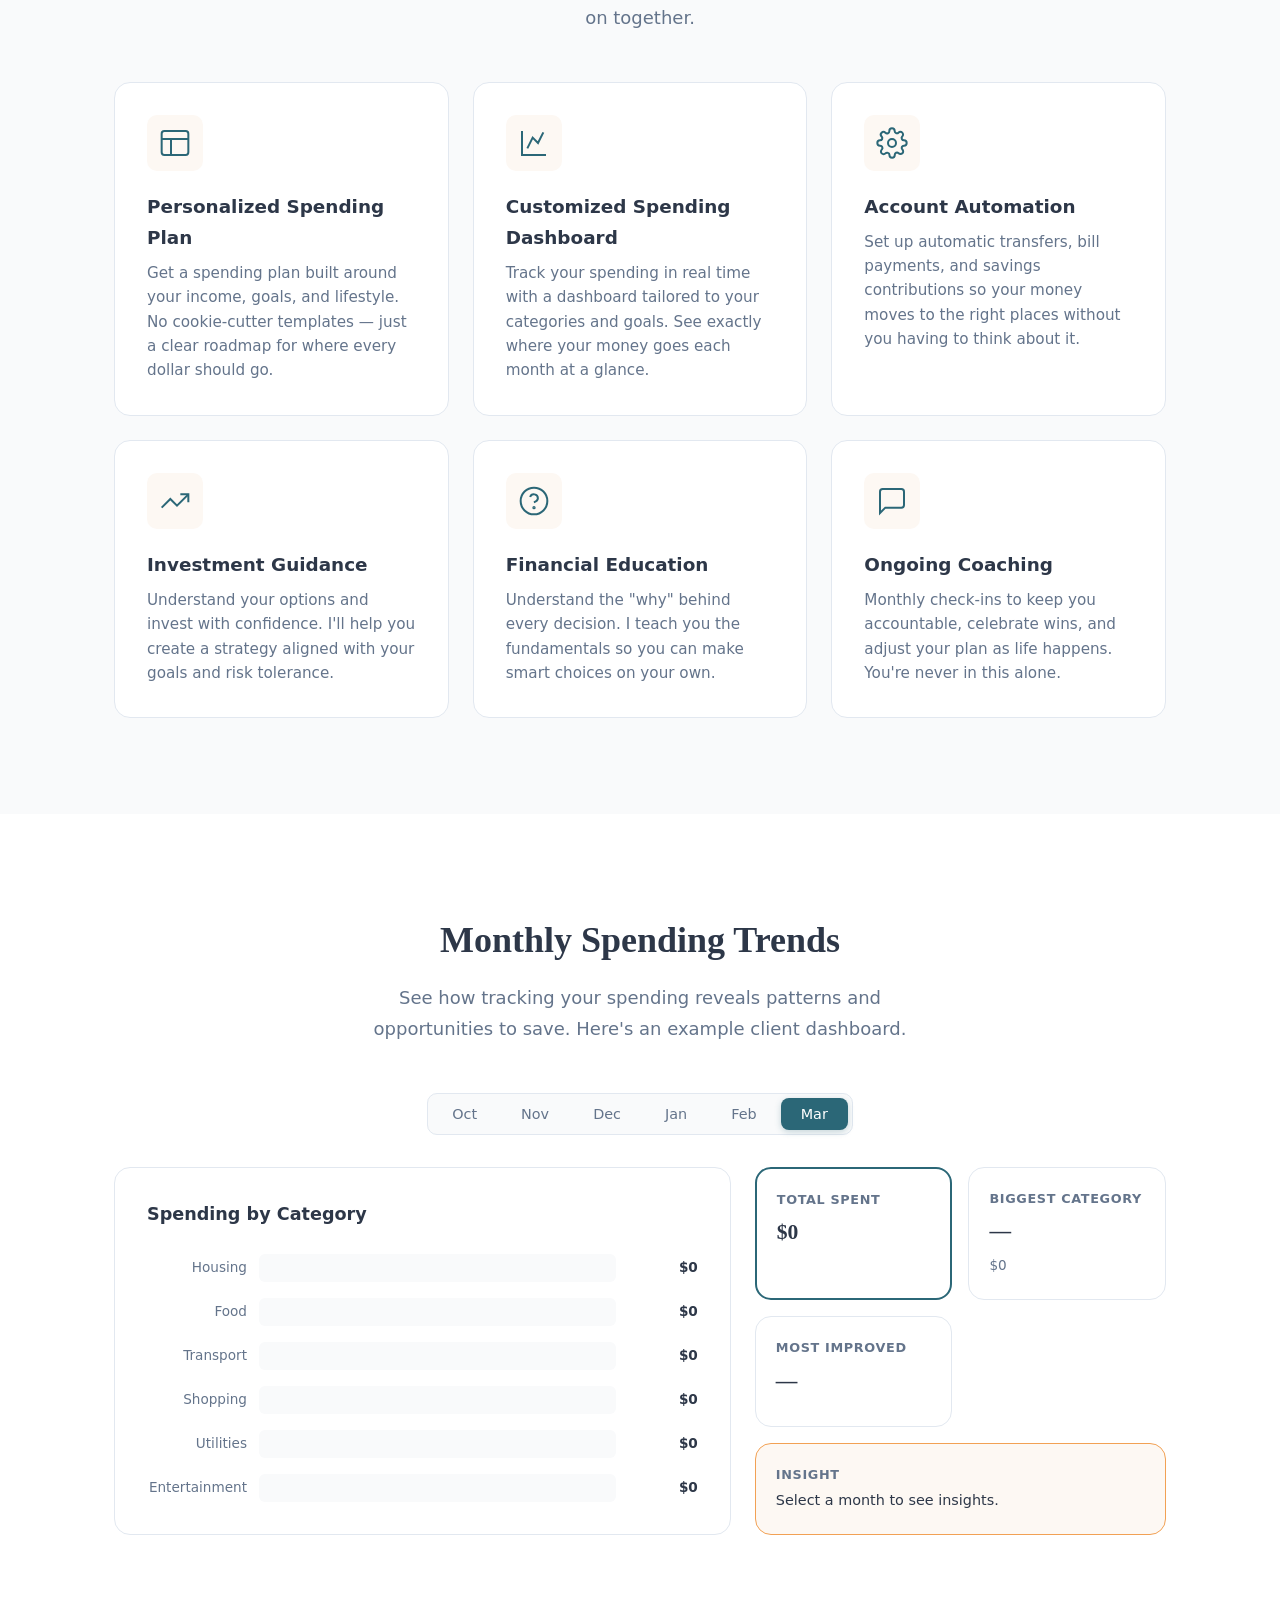
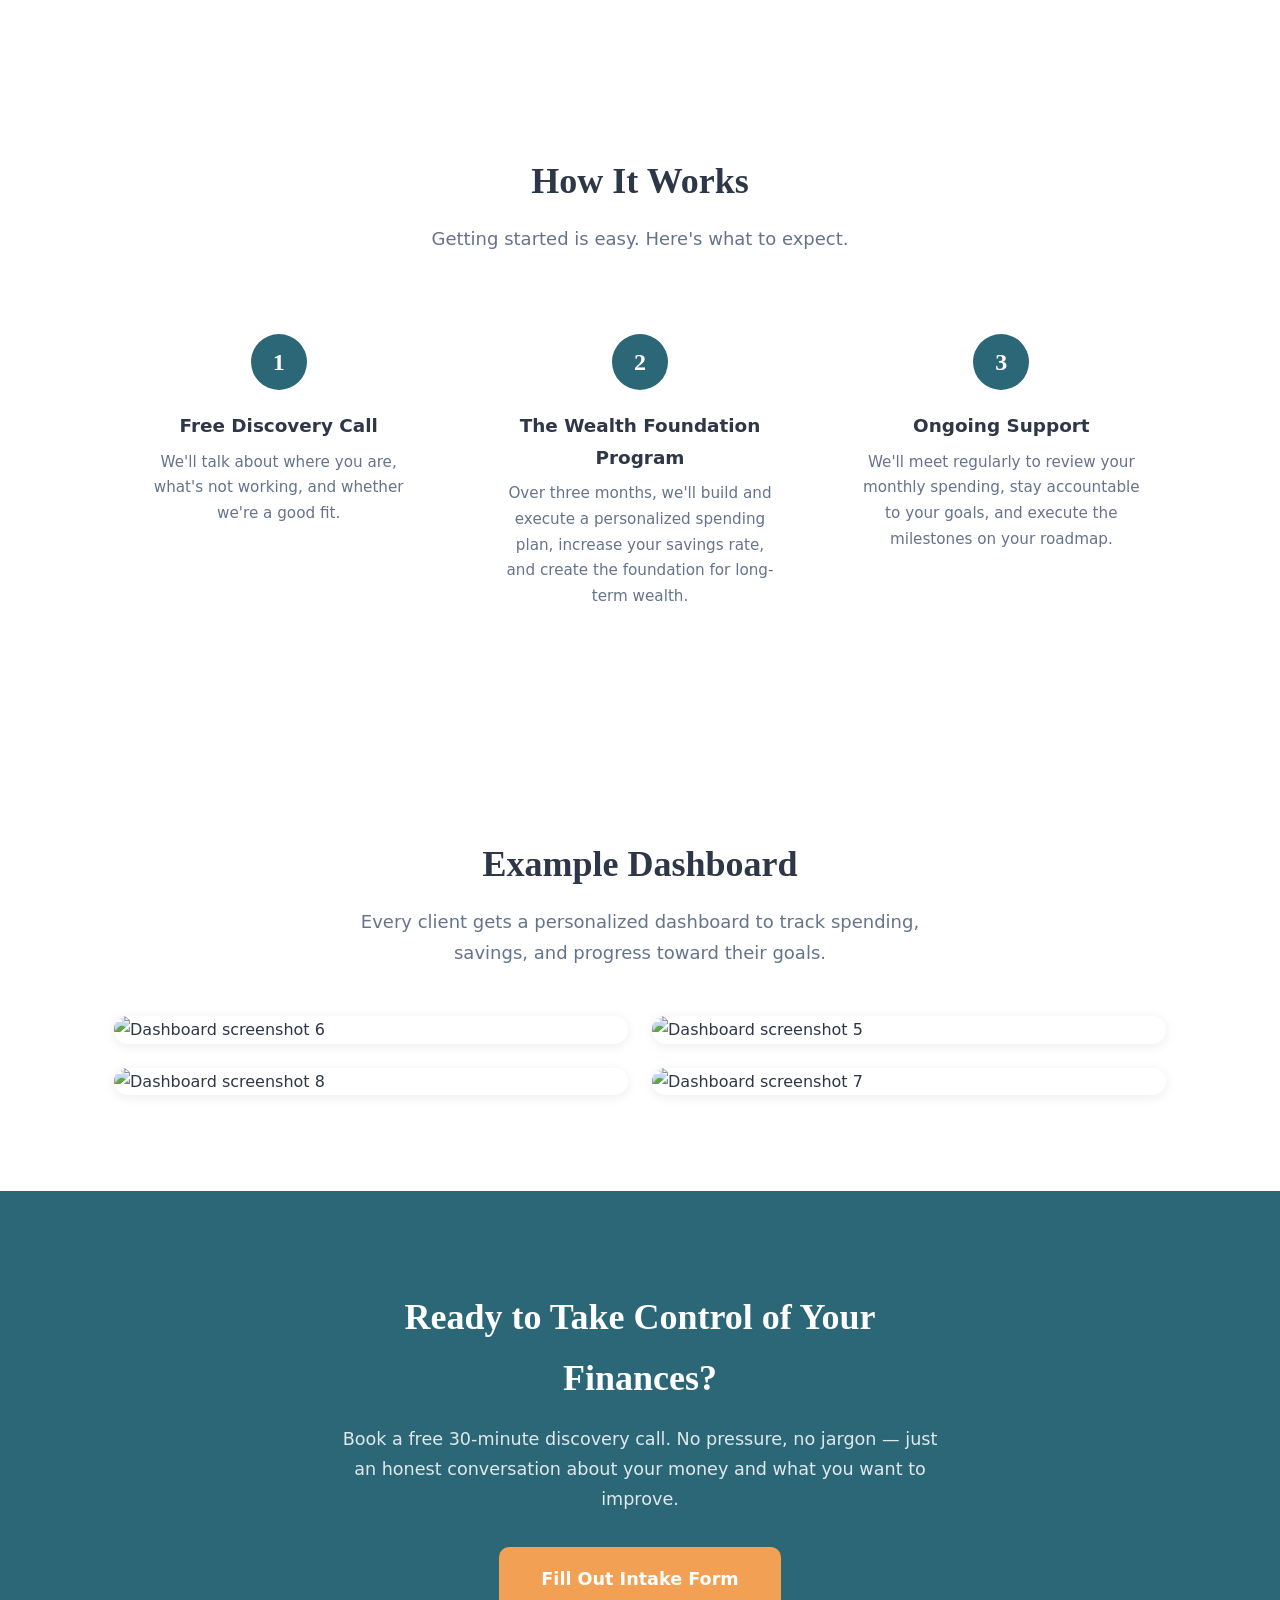
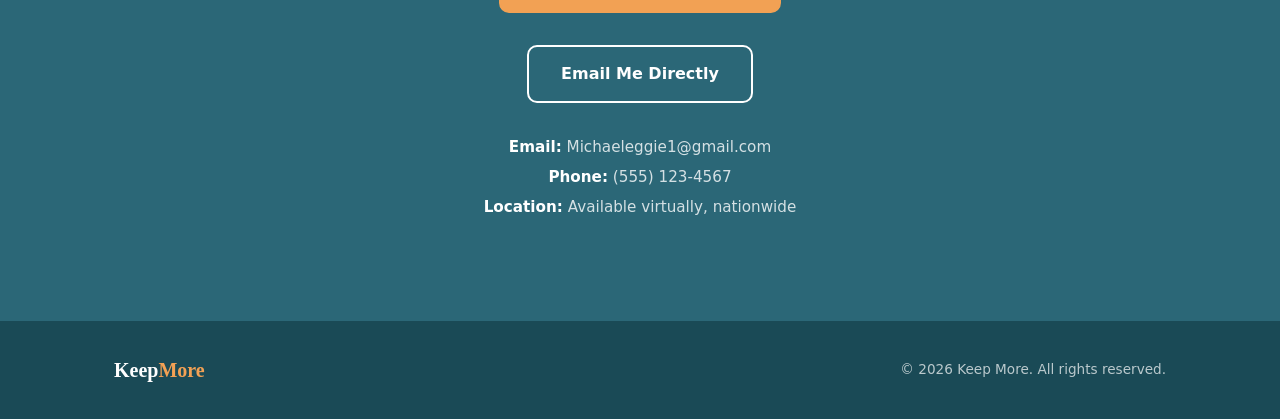
==== commit f1a42c4b: "Update How It Works step 2 description Add "and execute" to the Wealth Foundation Program descriptio" ====
--- a/index.html
+++ b/index.html
@@ -248,7 +248,7 @@
         <div class="step">
           <div class="step-number">2</div>
           <h3>The Wealth Foundation Program</h3>
-          <p>Over three months, we'll build a personalized spending plan, increase your savings rate, and create the foundation for long-term wealth.</p>
+          <p>Over three months, we'll build and execute a personalized spending plan, increase your savings rate, and create the foundation for long-term wealth.</p>
         </div>
         <div class="step">
           <div class="step-number">3</div>
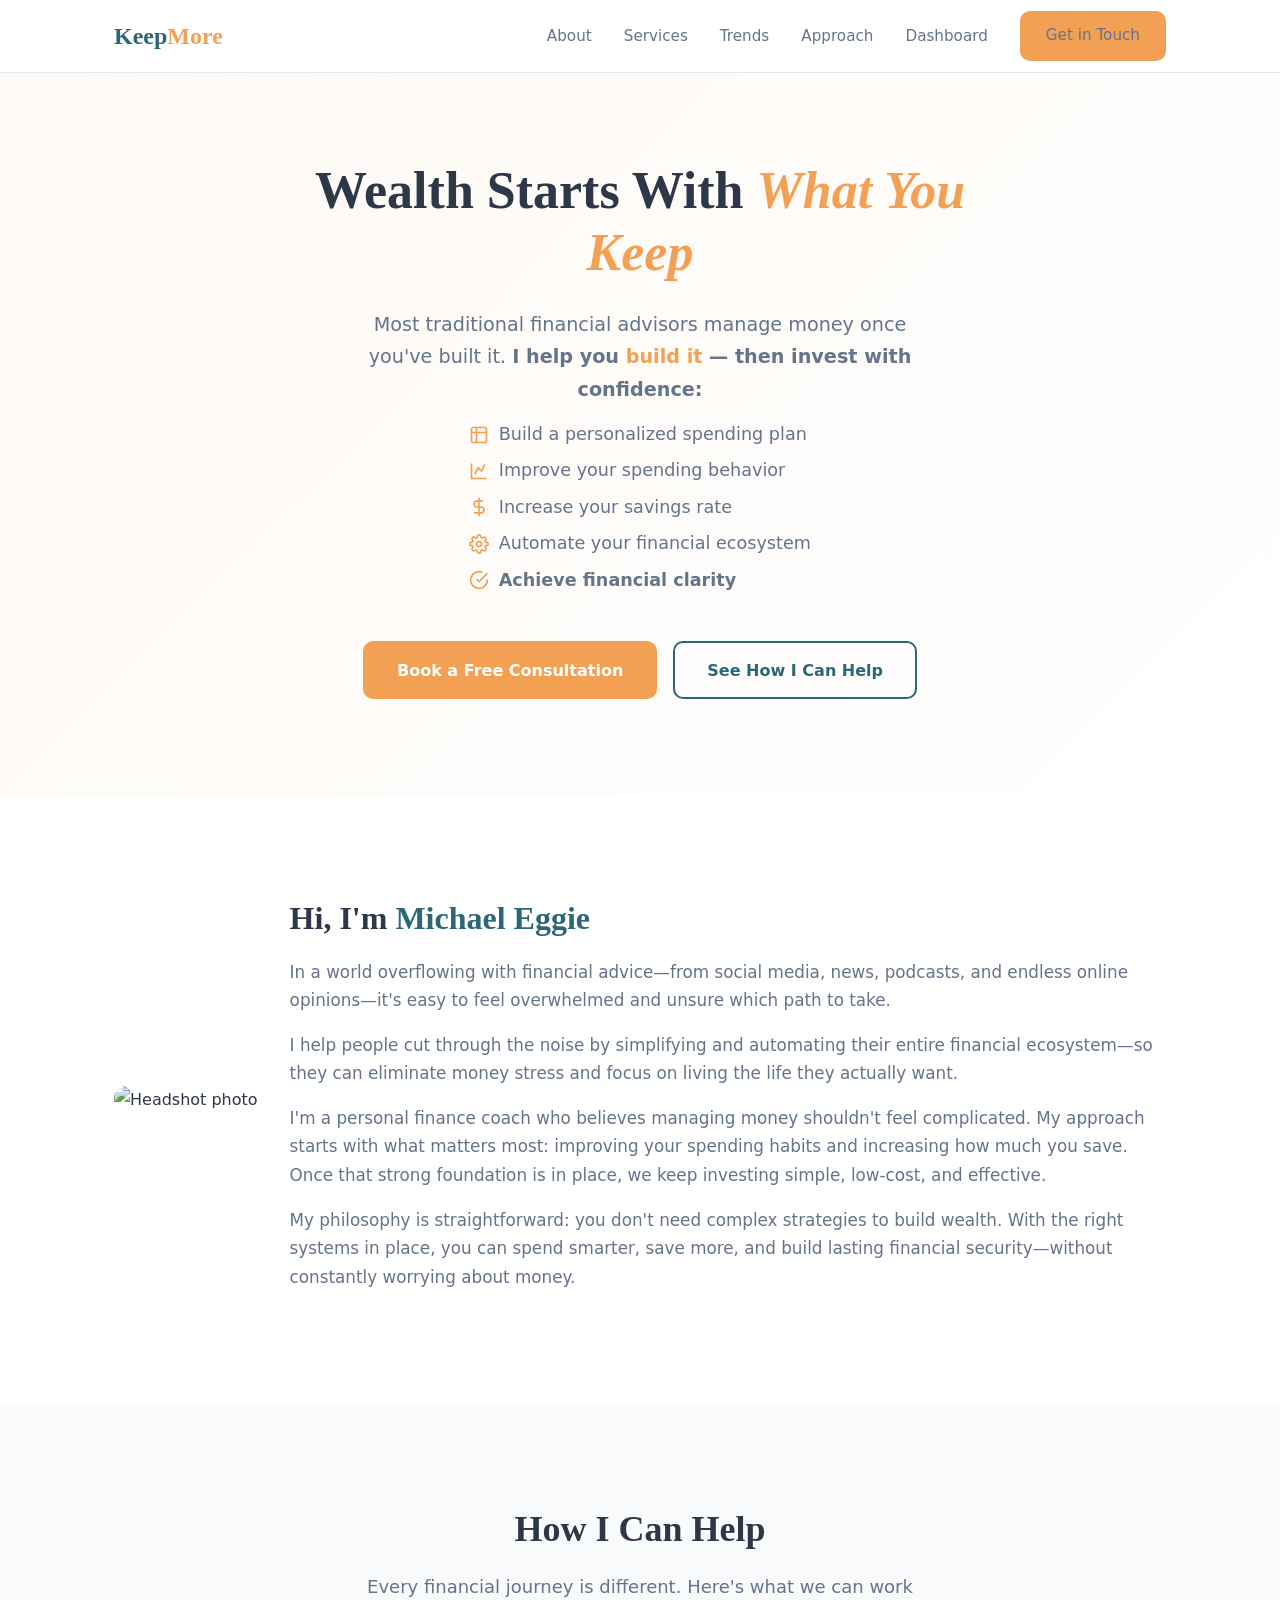
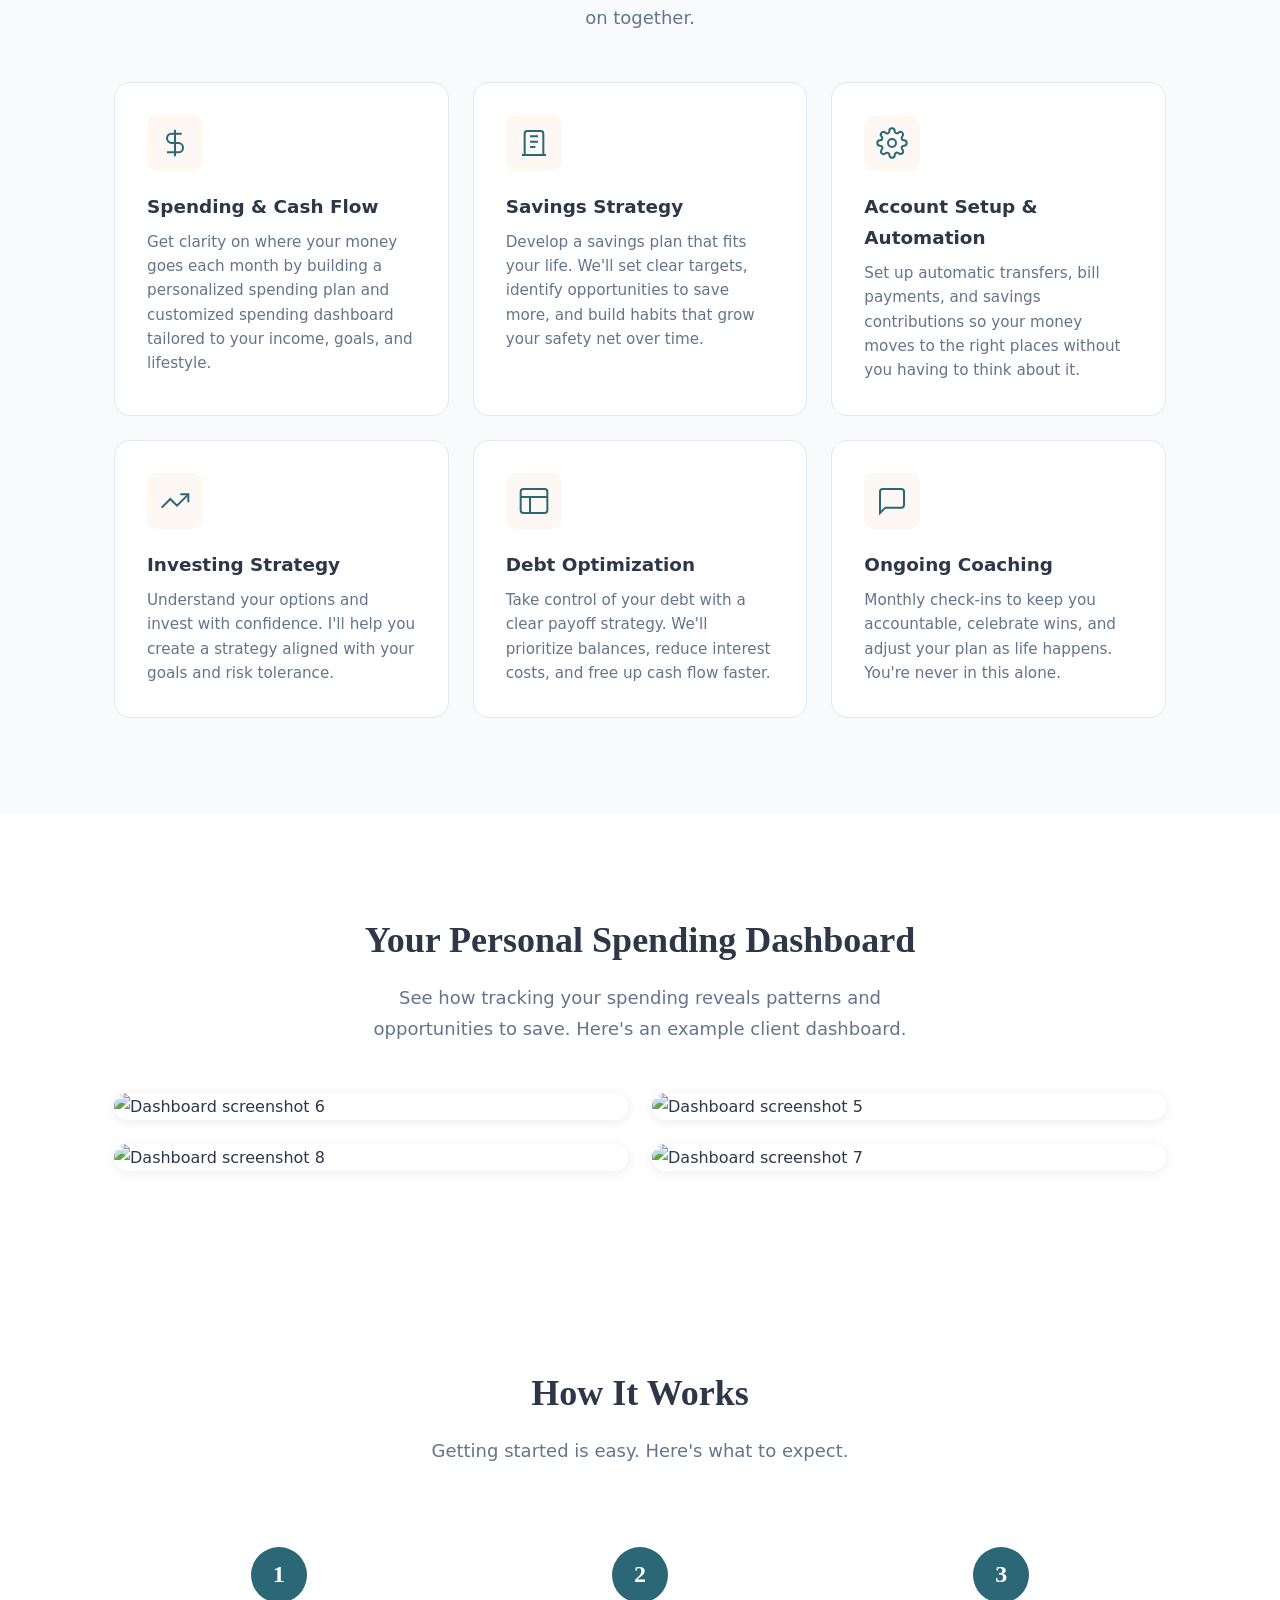
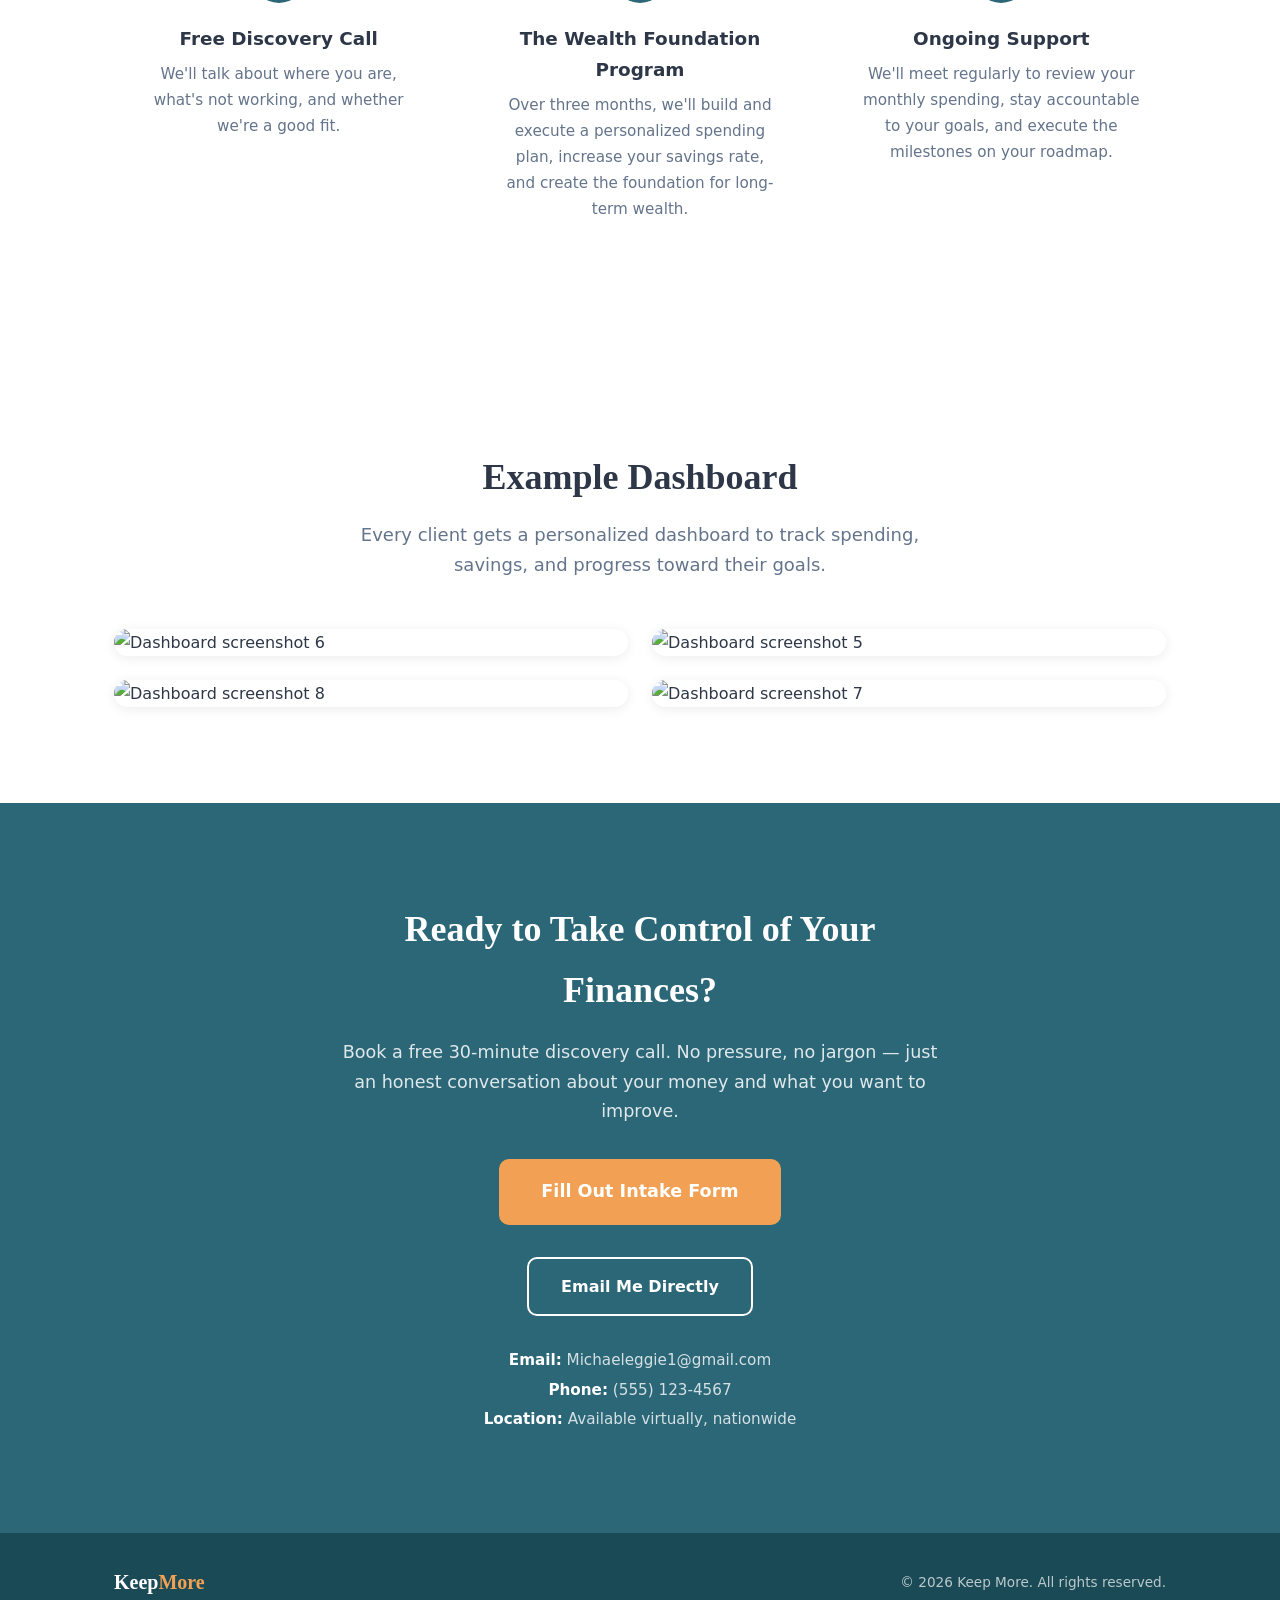
==== commit 2fc0343b: "Replace Trends section with screenshot dashboard - Update title to 'Your Personal Spending Dashboard" ====
--- a/index.html
+++ b/index.html
@@ -76,53 +76,52 @@
         <div class="service-card">
           <div class="service-icon">
             <svg viewBox="0 0 24 24" fill="none" stroke="currentColor" stroke-width="1.5" width="32" height="32">
+              <path d="M12 2v20M17 5H9.5a3.5 3.5 0 0 0 0 7h5a3.5 3.5 0 0 1 0 7H6"/>
+            </svg>
+          </div>
+          <h3>Spending & Cash Flow</h3>
+          <p>Get clarity on where your money goes each month by building a personalized spending plan and customized spending dashboard tailored to your income, goals, and lifestyle.</p>
+        </div>
+        <div class="service-card">
+          <div class="service-icon">
+            <svg viewBox="0 0 24 24" fill="none" stroke="currentColor" stroke-width="1.5" width="32" height="32">
+              <path d="M19 21V5a2 2 0 0 0-2-2H7a2 2 0 0 0-2 2v16"/>
+              <path d="M3 21h18"/>
+              <path d="M9 7h6M9 11h6M9 15h4"/>
+            </svg>
+          </div>
+          <h3>Savings Strategy</h3>
+          <p>Develop a savings plan that fits your life. We'll set clear targets, identify opportunities to save more, and build habits that grow your safety net over time.</p>
+        </div>
+        <div class="service-card">
+          <div class="service-icon">
+            <svg viewBox="0 0 24 24" fill="none" stroke="currentColor" stroke-width="1.5" width="32" height="32">
+              <circle cx="12" cy="12" r="3"/>
+              <path d="M19.4 15a1.65 1.65 0 0 0 .33 1.82l.06.06a2 2 0 1 1-2.83 2.83l-.06-.06a1.65 1.65 0 0 0-1.82-.33 1.65 1.65 0 0 0-1 1.51V21a2 2 0 0 1-4 0v-.09A1.65 1.65 0 0 0 9 19.4a1.65 1.65 0 0 0-1.82.33l-.06.06a2 2 0 1 1-2.83-2.83l.06-.06A1.65 1.65 0 0 0 4.68 15a1.65 1.65 0 0 0-1.51-1H3a2 2 0 0 1 0-4h.09A1.65 1.65 0 0 0 4.6 9a1.65 1.65 0 0 0-.33-1.82l-.06-.06a2 2 0 1 1 2.83-2.83l.06.06A1.65 1.65 0 0 0 9 4.68a1.65 1.65 0 0 0 1-1.51V3a2 2 0 0 1 4 0v.09a1.65 1.65 0 0 0 1 1.51 1.65 1.65 0 0 0 1.82-.33l.06-.06a2 2 0 1 1 2.83 2.83l-.06.06A1.65 1.65 0 0 0 19.4 9a1.65 1.65 0 0 0 1.51 1H21a2 2 0 0 1 0 4h-.09a1.65 1.65 0 0 0-1.51 1z"/>
+            </svg>
+          </div>
+          <h3>Account Setup & Automation</h3>
+          <p>Set up automatic transfers, bill payments, and savings contributions so your money moves to the right places without you having to think about it.</p>
+        </div>
+        <div class="service-card">
+          <div class="service-icon">
+            <svg viewBox="0 0 24 24" fill="none" stroke="currentColor" stroke-width="1.5" width="32" height="32">
+              <polyline points="22 7 13.5 15.5 8.5 10.5 2 17"/>
+              <polyline points="16 7 22 7 22 13"/>
+            </svg>
+          </div>
+          <h3>Investing Strategy</h3>
+          <p>Understand your options and invest with confidence. I'll help you create a strategy aligned with your goals and risk tolerance.</p>
+        </div>
+        <div class="service-card">
+          <div class="service-icon">
+            <svg viewBox="0 0 24 24" fill="none" stroke="currentColor" stroke-width="1.5" width="32" height="32">
               <rect x="2" y="3" width="20" height="18" rx="2"/>
               <path d="M2 9h20M9 21V9"/>
             </svg>
           </div>
-          <h3>Personalized Spending Plan</h3>
-          <p>Get a spending plan built around your income, goals, and lifestyle. No cookie-cutter templates — just a clear roadmap for where every dollar should go.</p>
-        </div>
-        <div class="service-card">
-          <div class="service-icon">
-            <svg viewBox="0 0 24 24" fill="none" stroke="currentColor" stroke-width="1.5" width="32" height="32">
-              <path d="M3 3v18h18"/>
-              <path d="M7 16l4-8 4 4 4-8"/>
-            </svg>
-          </div>
-          <h3>Customized Spending Dashboard</h3>
-          <p>Track your spending in real time with a dashboard tailored to your categories and goals. See exactly where your money goes each month at a glance.</p>
-        </div>
-        <div class="service-card">
-          <div class="service-icon">
-            <svg viewBox="0 0 24 24" fill="none" stroke="currentColor" stroke-width="1.5" width="32" height="32">
-              <circle cx="12" cy="12" r="3"/>
-              <path d="M19.4 15a1.65 1.65 0 0 0 .33 1.82l.06.06a2 2 0 1 1-2.83 2.83l-.06-.06a1.65 1.65 0 0 0-1.82-.33 1.65 1.65 0 0 0-1 1.51V21a2 2 0 0 1-4 0v-.09A1.65 1.65 0 0 0 9 19.4a1.65 1.65 0 0 0-1.82.33l-.06.06a2 2 0 1 1-2.83-2.83l.06-.06A1.65 1.65 0 0 0 4.68 15a1.65 1.65 0 0 0-1.51-1H3a2 2 0 0 1 0-4h.09A1.65 1.65 0 0 0 4.6 9a1.65 1.65 0 0 0-.33-1.82l-.06-.06a2 2 0 1 1 2.83-2.83l.06.06A1.65 1.65 0 0 0 9 4.68a1.65 1.65 0 0 0 1-1.51V3a2 2 0 0 1 4 0v.09a1.65 1.65 0 0 0 1 1.51 1.65 1.65 0 0 0 1.82-.33l.06-.06a2 2 0 1 1 2.83 2.83l-.06.06A1.65 1.65 0 0 0 19.4 9a1.65 1.65 0 0 0 1.51 1H21a2 2 0 0 1 0 4h-.09a1.65 1.65 0 0 0-1.51 1z"/>
-            </svg>
-          </div>
-          <h3>Account Automation</h3>
-          <p>Set up automatic transfers, bill payments, and savings contributions so your money moves to the right places without you having to think about it.</p>
-        </div>
-        <div class="service-card">
-          <div class="service-icon">
-            <svg viewBox="0 0 24 24" fill="none" stroke="currentColor" stroke-width="1.5" width="32" height="32">
-              <polyline points="22 7 13.5 15.5 8.5 10.5 2 17"/>
-              <polyline points="16 7 22 7 22 13"/>
-            </svg>
-          </div>
-          <h3>Investment Guidance</h3>
-          <p>Understand your options and invest with confidence. I'll help you create a strategy aligned with your goals and risk tolerance.</p>
-        </div>
-        <div class="service-card">
-          <div class="service-icon">
-            <svg viewBox="0 0 24 24" fill="none" stroke="currentColor" stroke-width="1.5" width="32" height="32">
-              <circle cx="12" cy="12" r="10"/>
-              <path d="M9.09 9a3 3 0 0 1 5.83 1c0 2-3 3-3 3"/>
-              <circle cx="12" cy="17" r="0.5"/>
-            </svg>
-          </div>
-          <h3>Financial Education</h3>
-          <p>Understand the "why" behind every decision. I teach you the fundamentals so you can make smart choices on your own.</p>
+          <h3>Debt Optimization</h3>
+          <p>Take control of your debt with a clear payoff strategy. We'll prioritize balances, reduce interest costs, and free up cash flow faster.</p>
         </div>
         <div class="service-card">
           <div class="service-icon">
@@ -140,96 +139,22 @@
   <!-- Monthly Spending Trends -->
   <section id="spending-trends" class="spending-trends">
     <div class="container">
-      <h2>Monthly Spending Trends</h2>
+      <h2>Your Personal Spending Dashboard</h2>
       <p class="section-subtitle">See how tracking your spending reveals patterns and opportunities to save. Here's an example client dashboard.</p>
 
-      <div class="trends-dashboard">
-        <!-- Month selector -->
-        <div class="trends-controls">
-          <div class="month-tabs">
-            <button class="month-tab" data-month="0">Oct</button>
-            <button class="month-tab" data-month="1">Nov</button>
-            <button class="month-tab" data-month="2">Dec</button>
-            <button class="month-tab" data-month="3">Jan</button>
-            <button class="month-tab" data-month="4">Feb</button>
-            <button class="month-tab active" data-month="5">Mar</button>
-          </div>
-        </div>
-
-        <div class="trends-grid">
-          <!-- Bar chart -->
-          <div class="trends-chart-card">
-            <h3>Spending by Category</h3>
-            <div class="chart-bars" id="categoryChart">
-              <div class="chart-bar-row">
-                <span class="bar-label">Housing</span>
-                <div class="bar-track">
-                  <div class="bar-fill" data-category="housing" style="--bar-width: 0%"></div>
-                </div>
-                <span class="bar-value" data-category="housing">$0</span>
-              </div>
-              <div class="chart-bar-row">
-                <span class="bar-label">Food</span>
-                <div class="bar-track">
-                  <div class="bar-fill accent" data-category="food" style="--bar-width: 0%"></div>
-                </div>
-                <span class="bar-value" data-category="food">$0</span>
-              </div>
-              <div class="chart-bar-row">
-                <span class="bar-label">Transport</span>
-                <div class="bar-track">
-                  <div class="bar-fill" data-category="transport" style="--bar-width: 0%"></div>
-                </div>
-                <span class="bar-value" data-category="transport">$0</span>
-              </div>
-              <div class="chart-bar-row">
-                <span class="bar-label">Shopping</span>
-                <div class="bar-track">
-                  <div class="bar-fill accent" data-category="shopping" style="--bar-width: 0%"></div>
-                </div>
-                <span class="bar-value" data-category="shopping">$0</span>
-              </div>
-              <div class="chart-bar-row">
-                <span class="bar-label">Utilities</span>
-                <div class="bar-track">
-                  <div class="bar-fill" data-category="utilities" style="--bar-width: 0%"></div>
-                </div>
-                <span class="bar-value" data-category="utilities">$0</span>
-              </div>
-              <div class="chart-bar-row">
-                <span class="bar-label">Entertainment</span>
-                <div class="bar-track">
-                  <div class="bar-fill accent" data-category="entertainment" style="--bar-width: 0%"></div>
-                </div>
-                <span class="bar-value" data-category="entertainment">$0</span>
-              </div>
-            </div>
-          </div>
-
-          <!-- Summary cards -->
-          <div class="trends-summary">
-            <div class="summary-card total-card">
-              <span class="summary-label">Total Spent</span>
-              <strong class="summary-value" id="totalSpent">$0</strong>
-              <span class="summary-change" id="totalChange"></span>
-            </div>
-            <div class="summary-card">
-              <span class="summary-label">Biggest Category</span>
-              <strong class="summary-value" id="biggestCategory">—</strong>
-              <span class="summary-detail" id="biggestAmount">$0</span>
-            </div>
-            <div class="summary-card">
-              <span class="summary-label">Most Improved</span>
-              <strong class="summary-value" id="mostImproved">—</strong>
-              <span class="summary-change positive" id="improvedAmount"></span>
-            </div>
-            <div class="summary-card insight-card">
-              <span class="summary-label">Insight</span>
-              <p class="summary-insight" id="monthInsight">Select a month to see insights.</p>
-            </div>
-          </div>
-        </div>
-
+      <div class="dashboard-grid">
+        <div class="dashboard-card">
+          <img src="dashboard-6.png" alt="Dashboard screenshot 6">
+        </div>
+        <div class="dashboard-card">
+          <img src="dashboard-5.png" alt="Dashboard screenshot 5">
+        </div>
+        <div class="dashboard-card">
+          <img src="dashboard-8.png" alt="Dashboard screenshot 8">
+        </div>
+        <div class="dashboard-card">
+          <img src="dashboard-7.png" alt="Dashboard screenshot 7">
+        </div>
       </div>
     </div>
   </section>
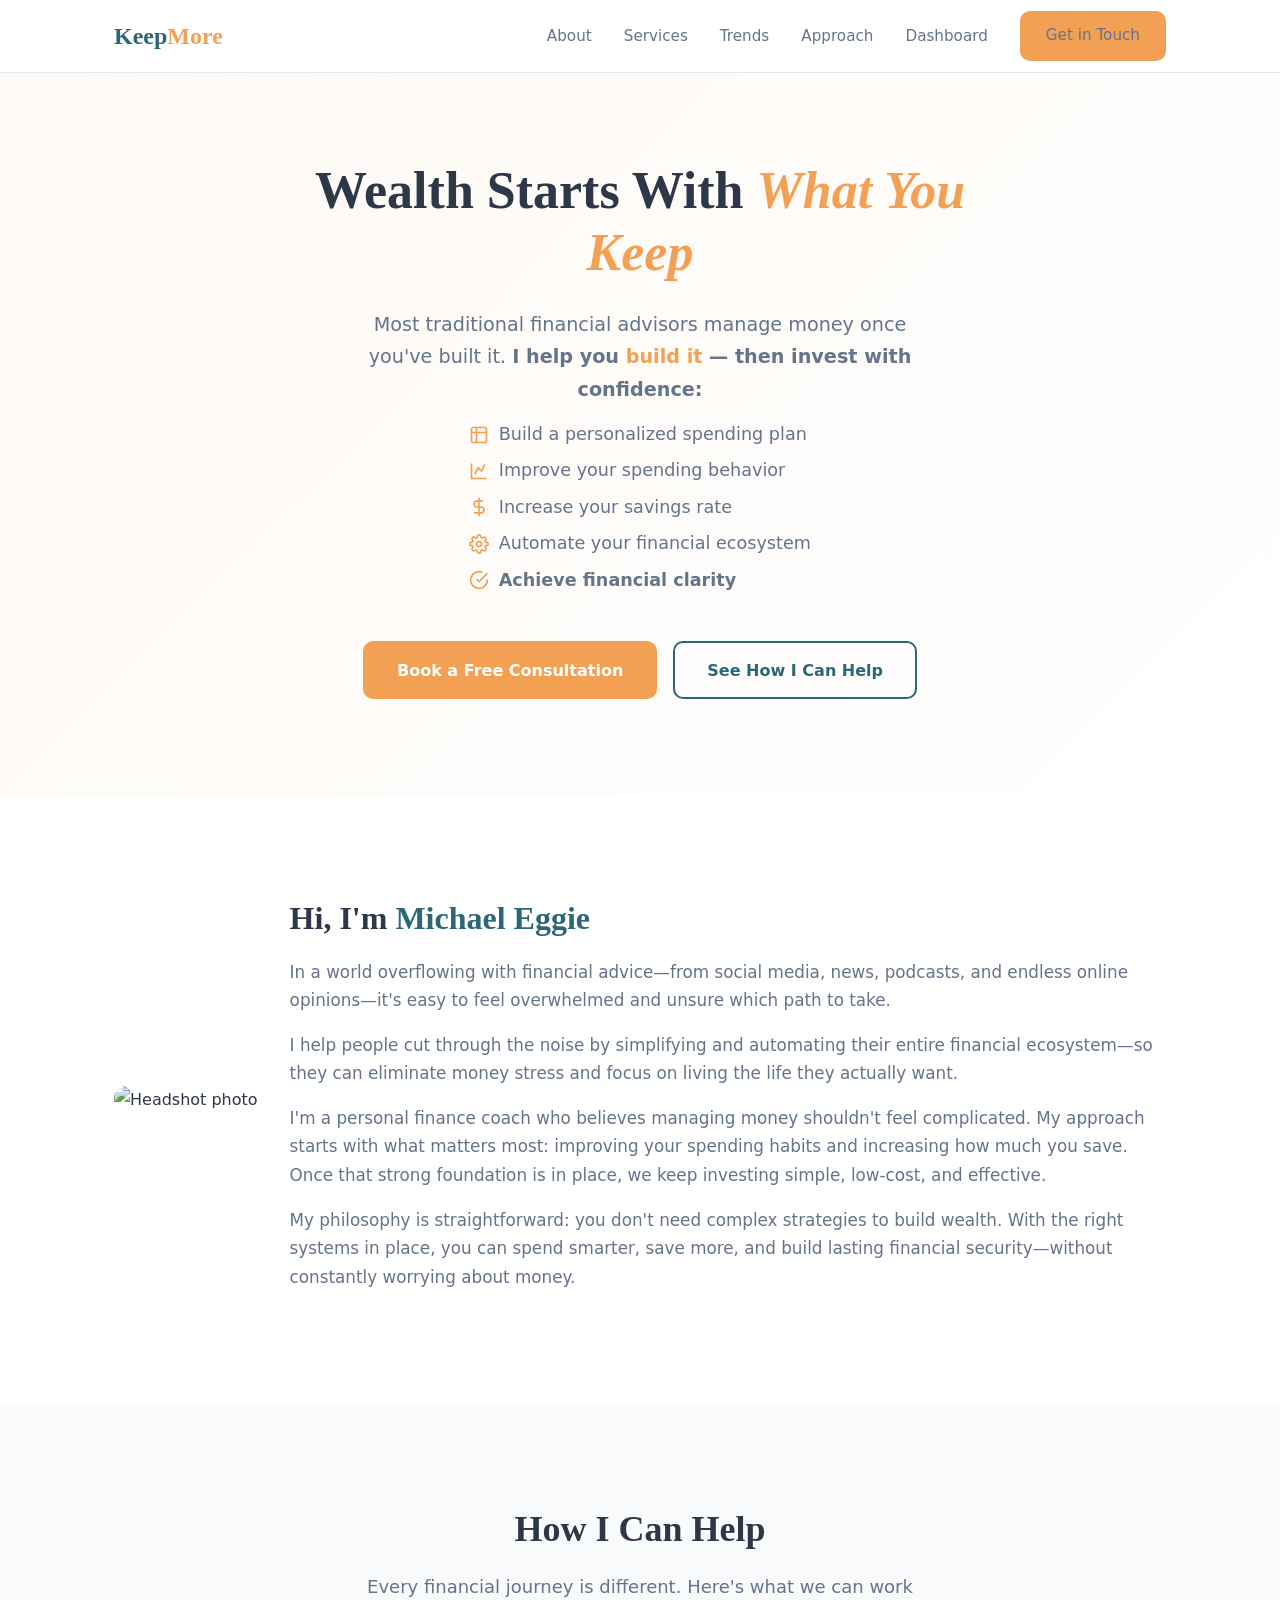
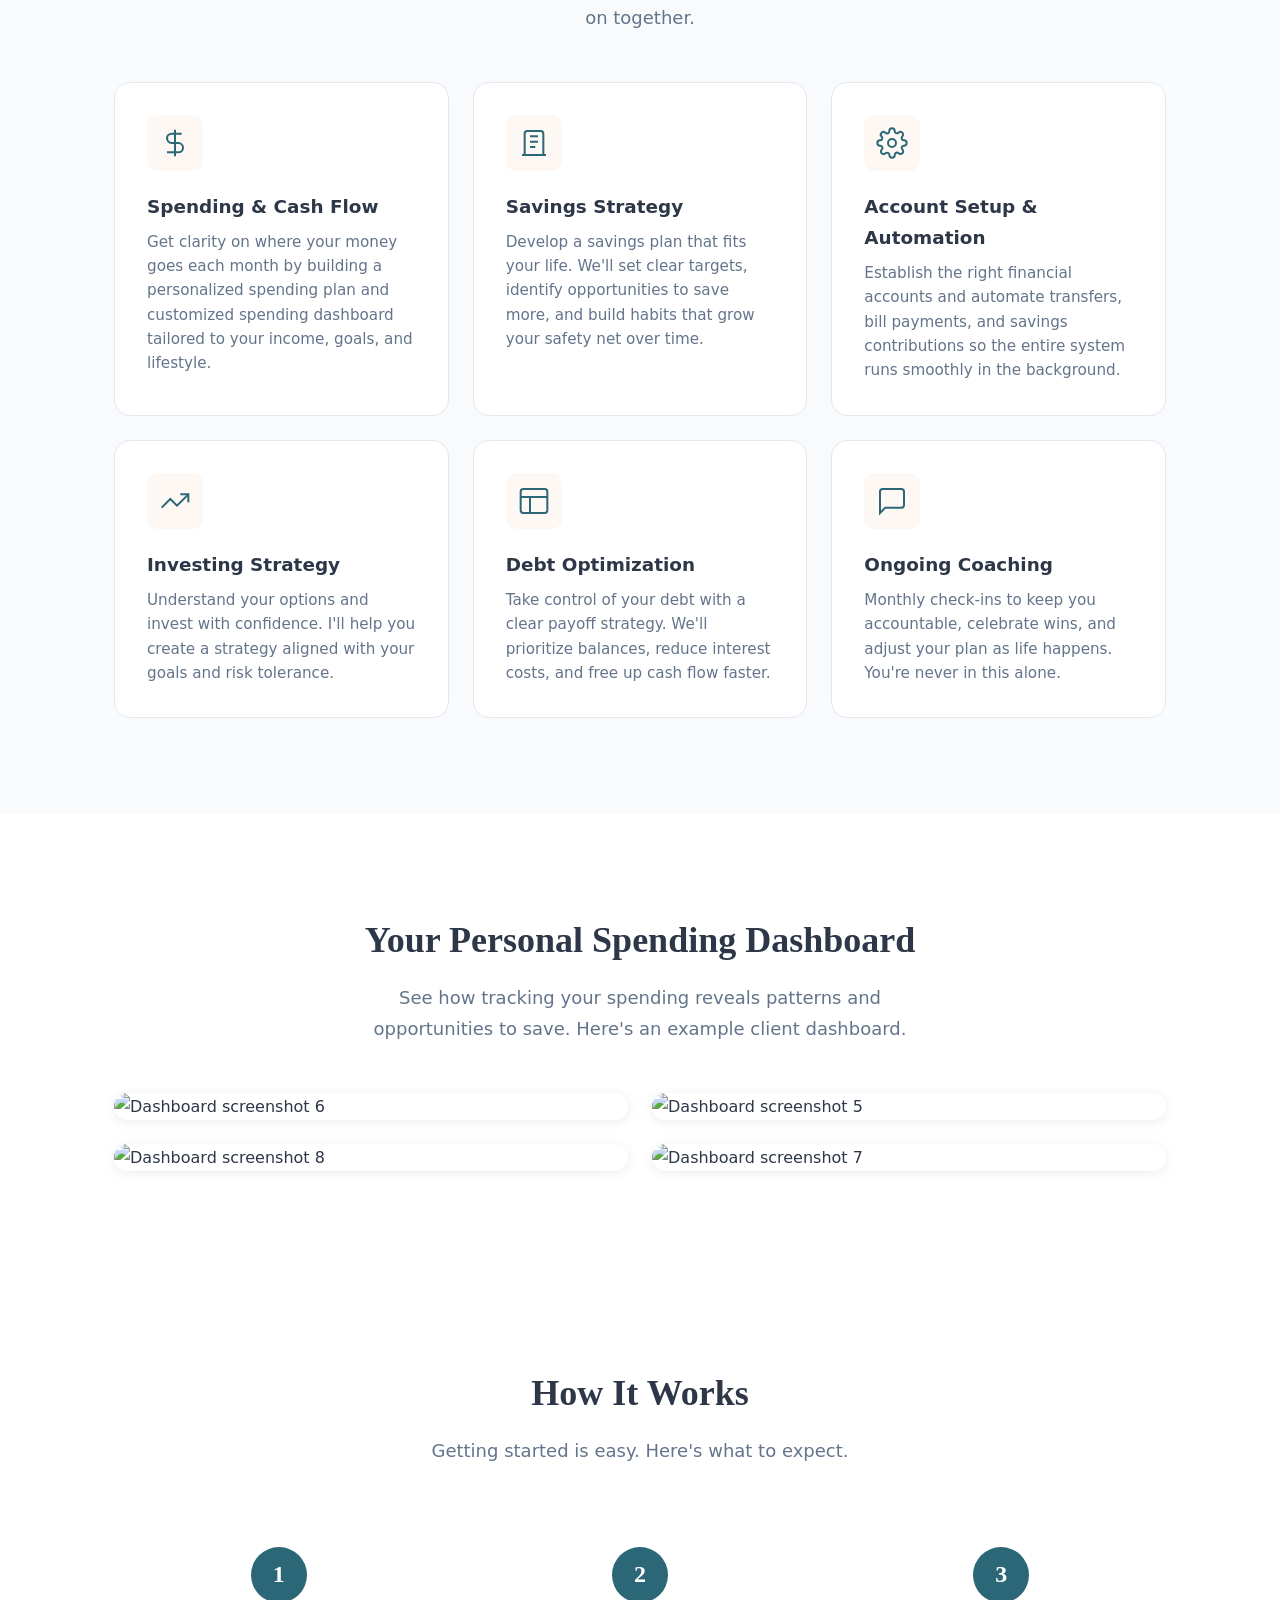
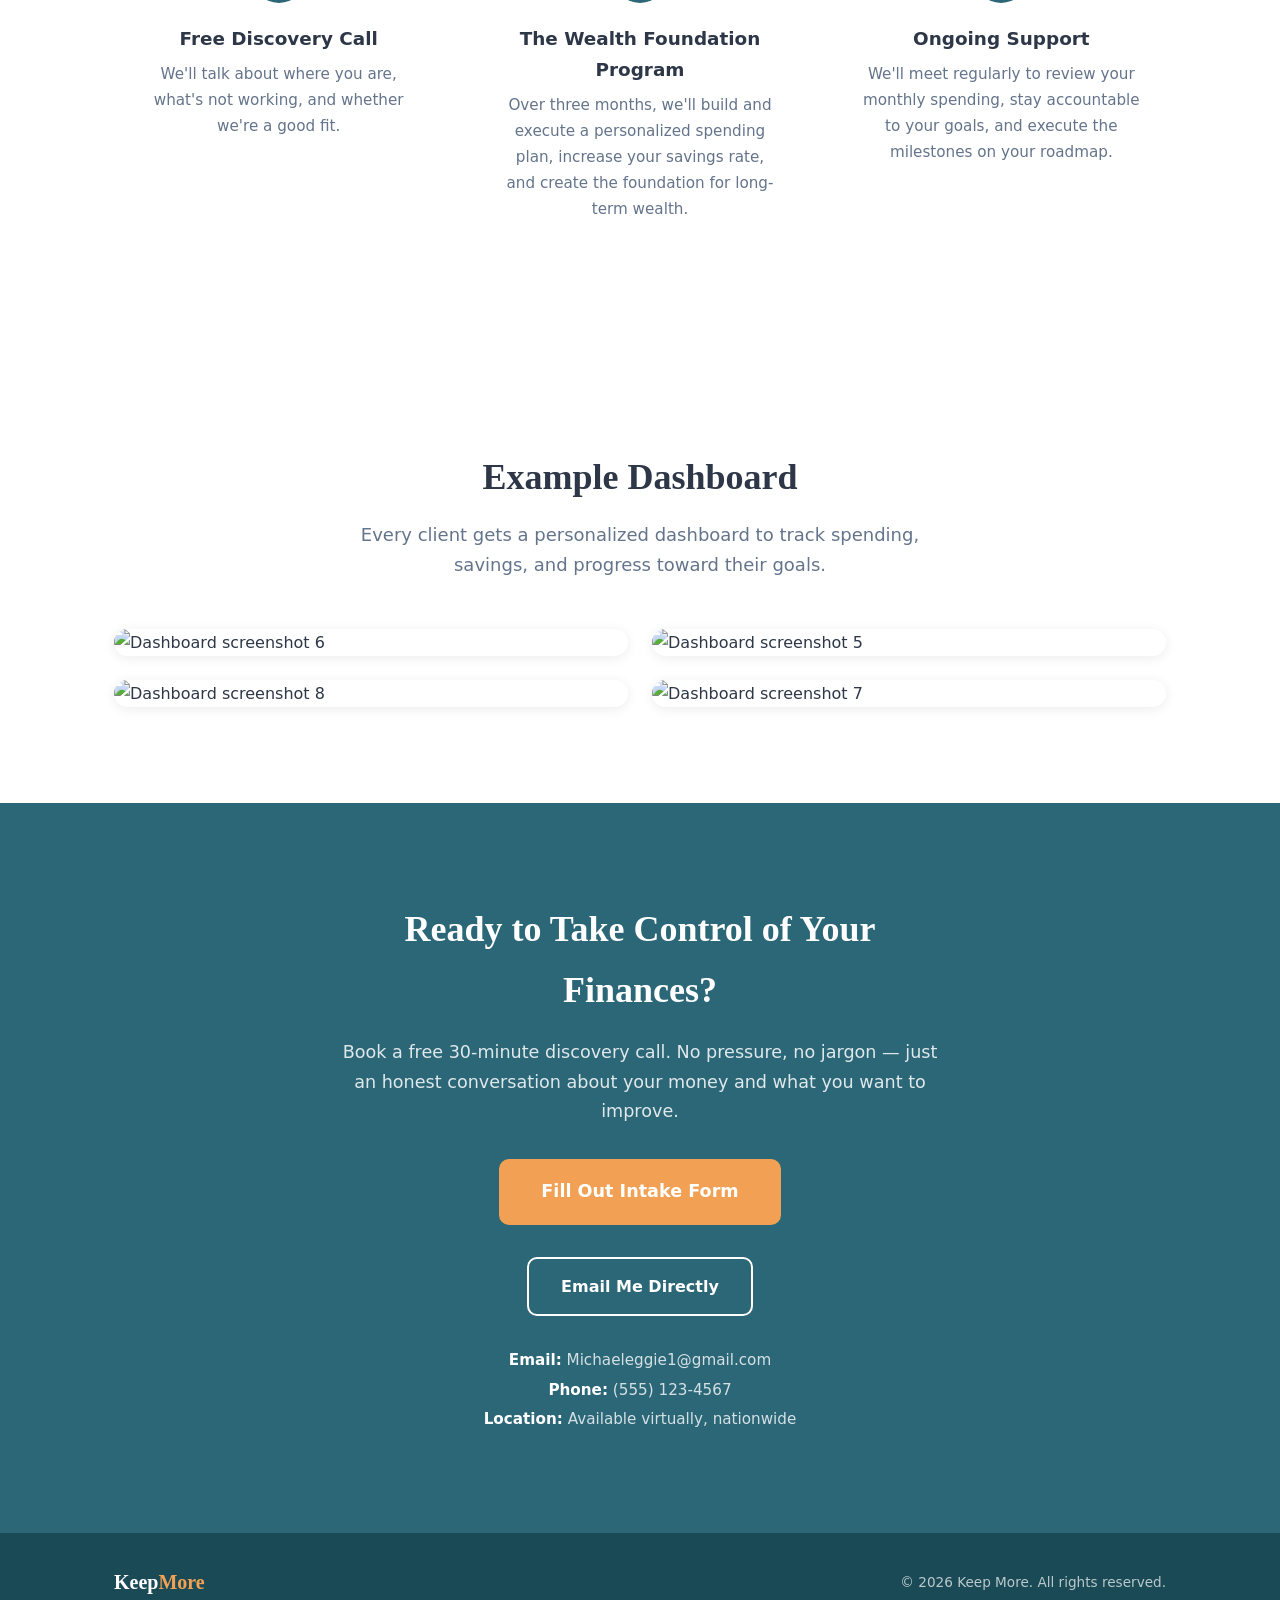
==== commit b819c9d7: "Update Account Setup & Automation service description https://claude.ai/code/session_0185SYPYHbtqCi3" ====
--- a/index.html
+++ b/index.html
@@ -101,7 +101,7 @@
             </svg>
           </div>
           <h3>Account Setup & Automation</h3>
-          <p>Set up automatic transfers, bill payments, and savings contributions so your money moves to the right places without you having to think about it.</p>
+          <p>Establish the right financial accounts and automate transfers, bill payments, and savings contributions so the entire system runs smoothly in the background.</p>
         </div>
         <div class="service-card">
           <div class="service-icon">
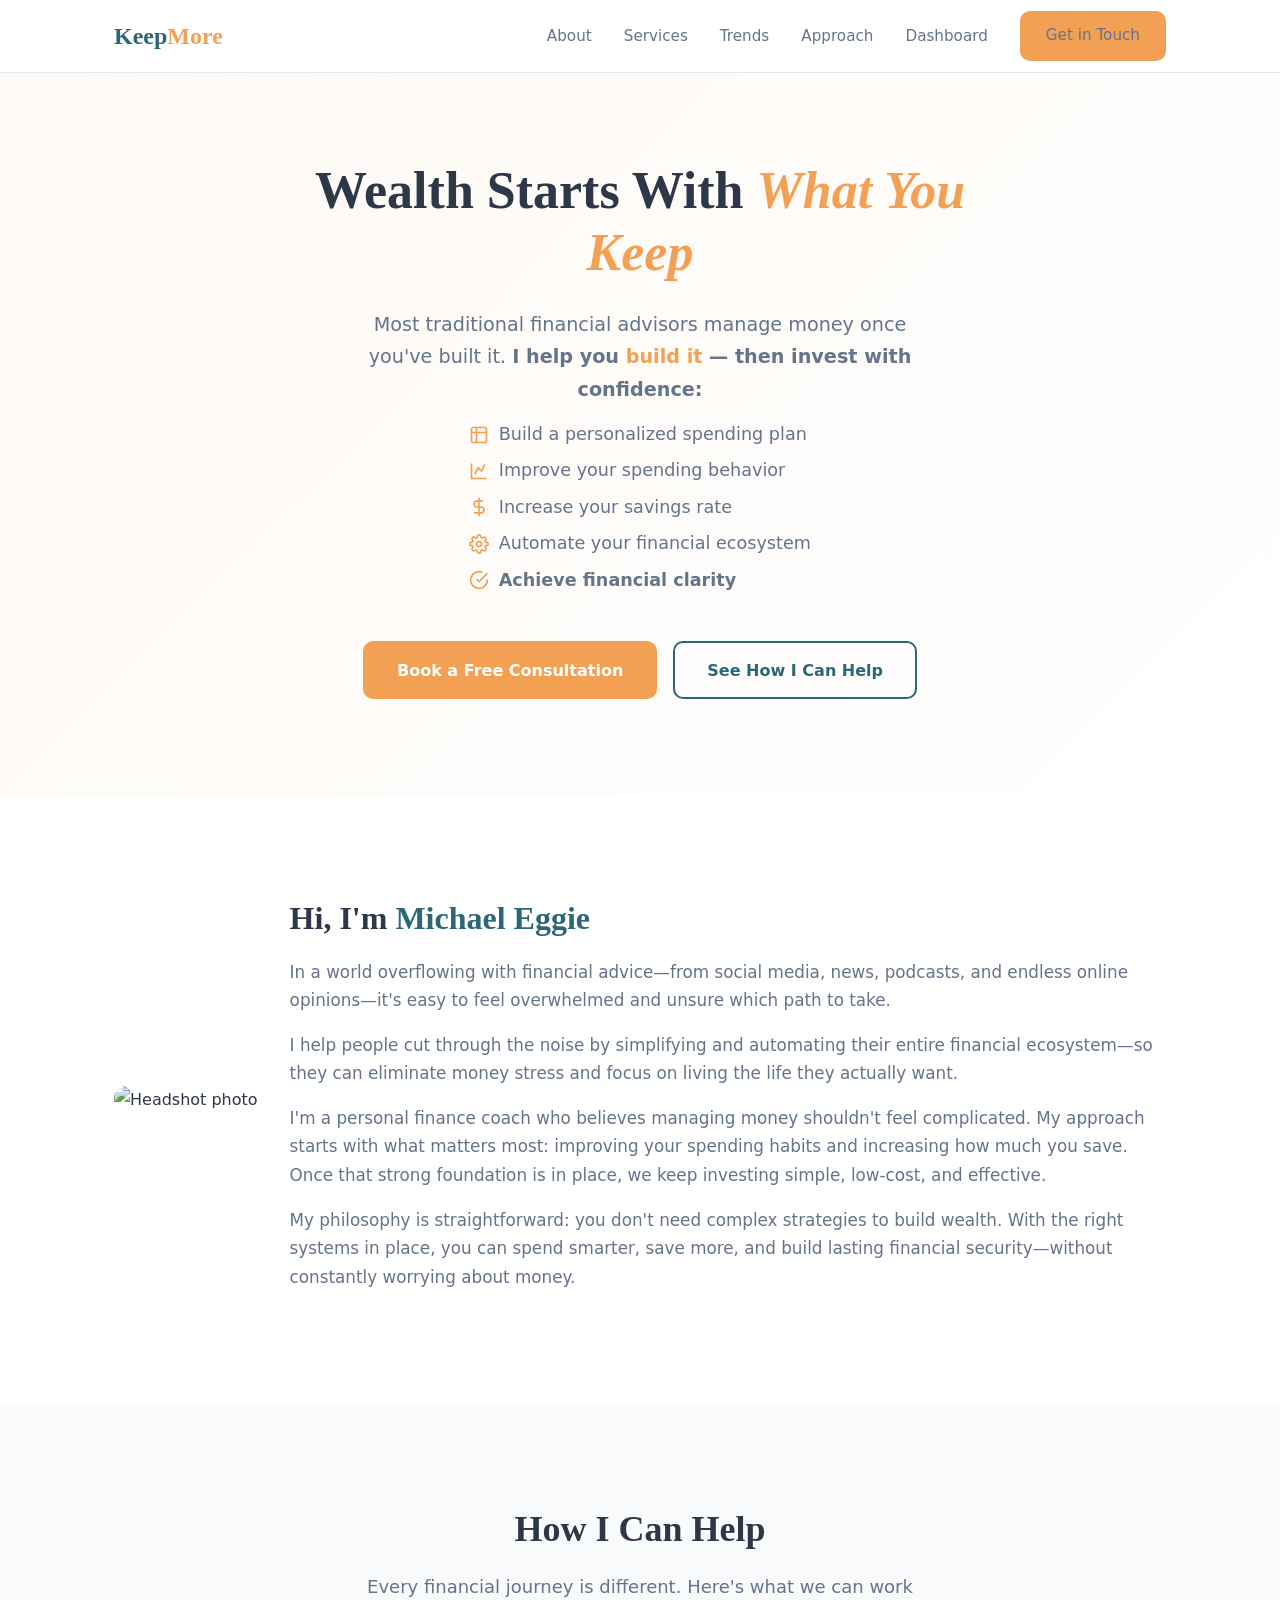
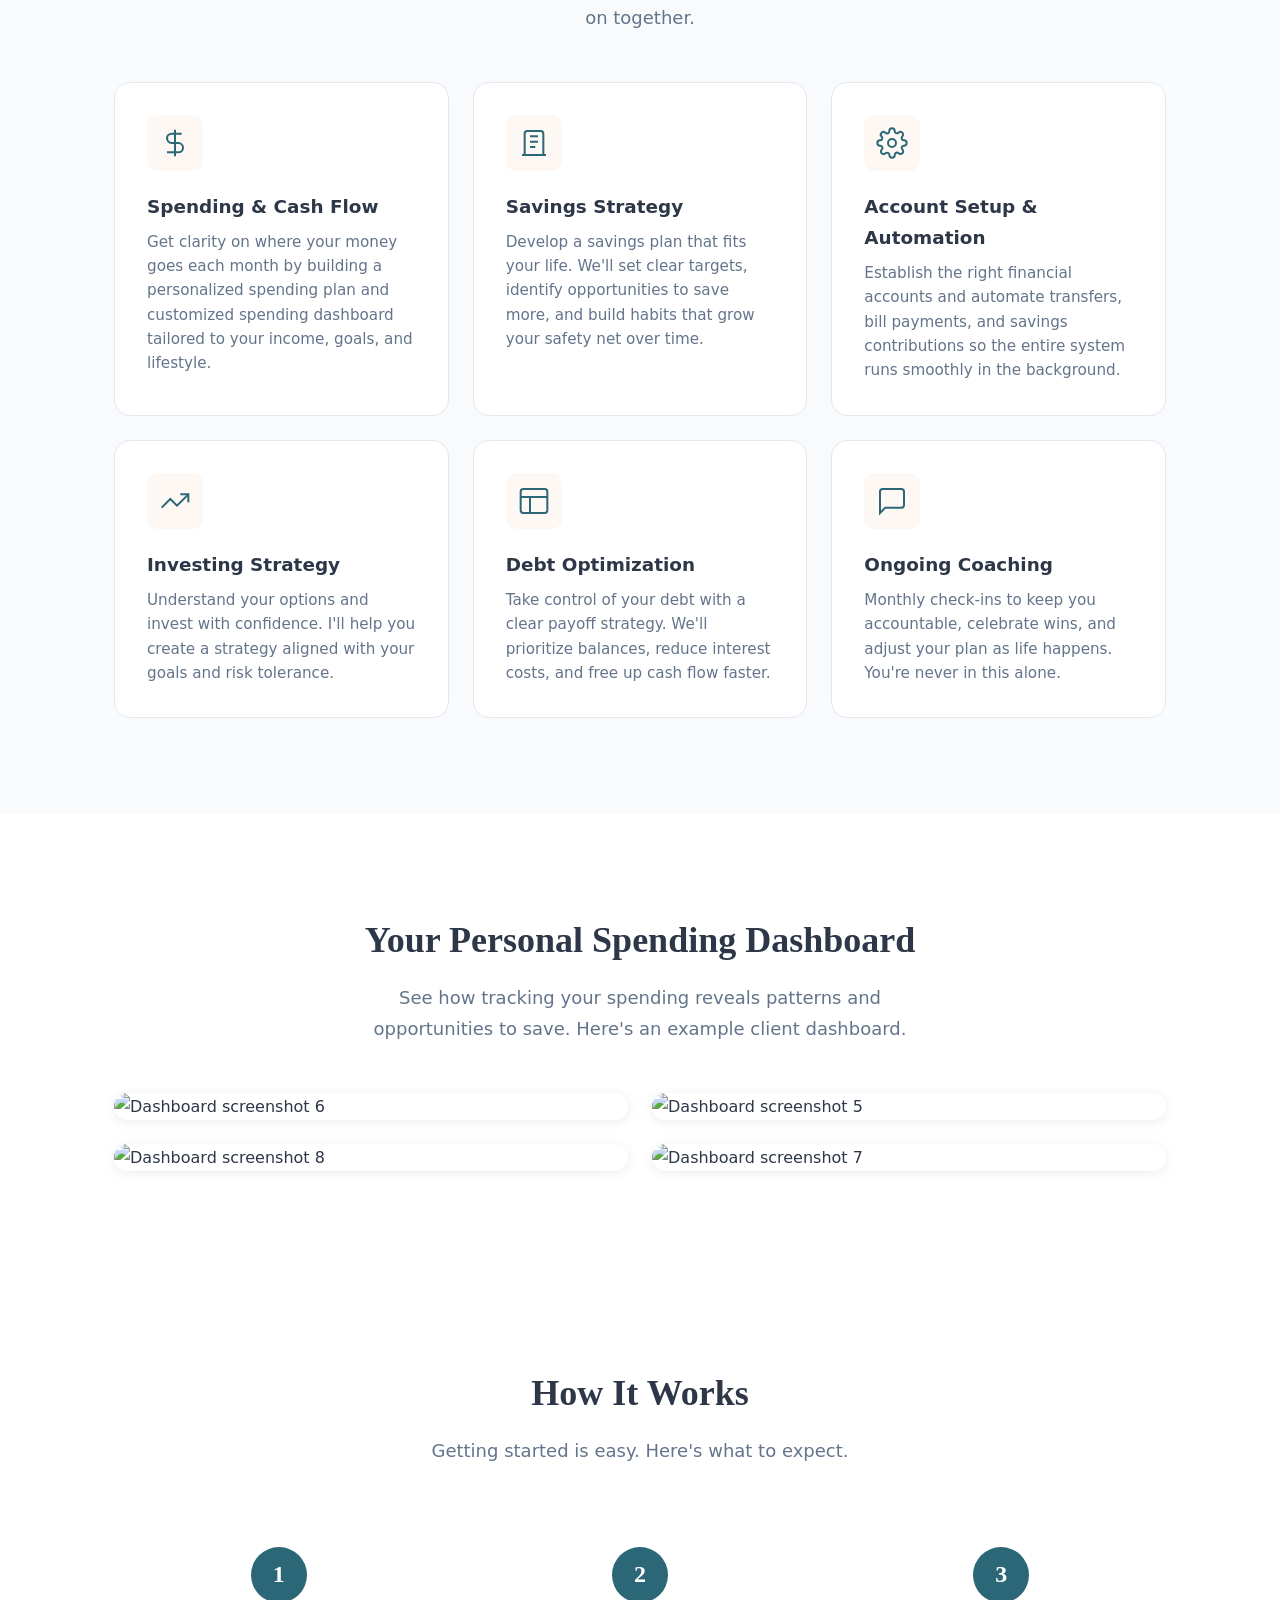
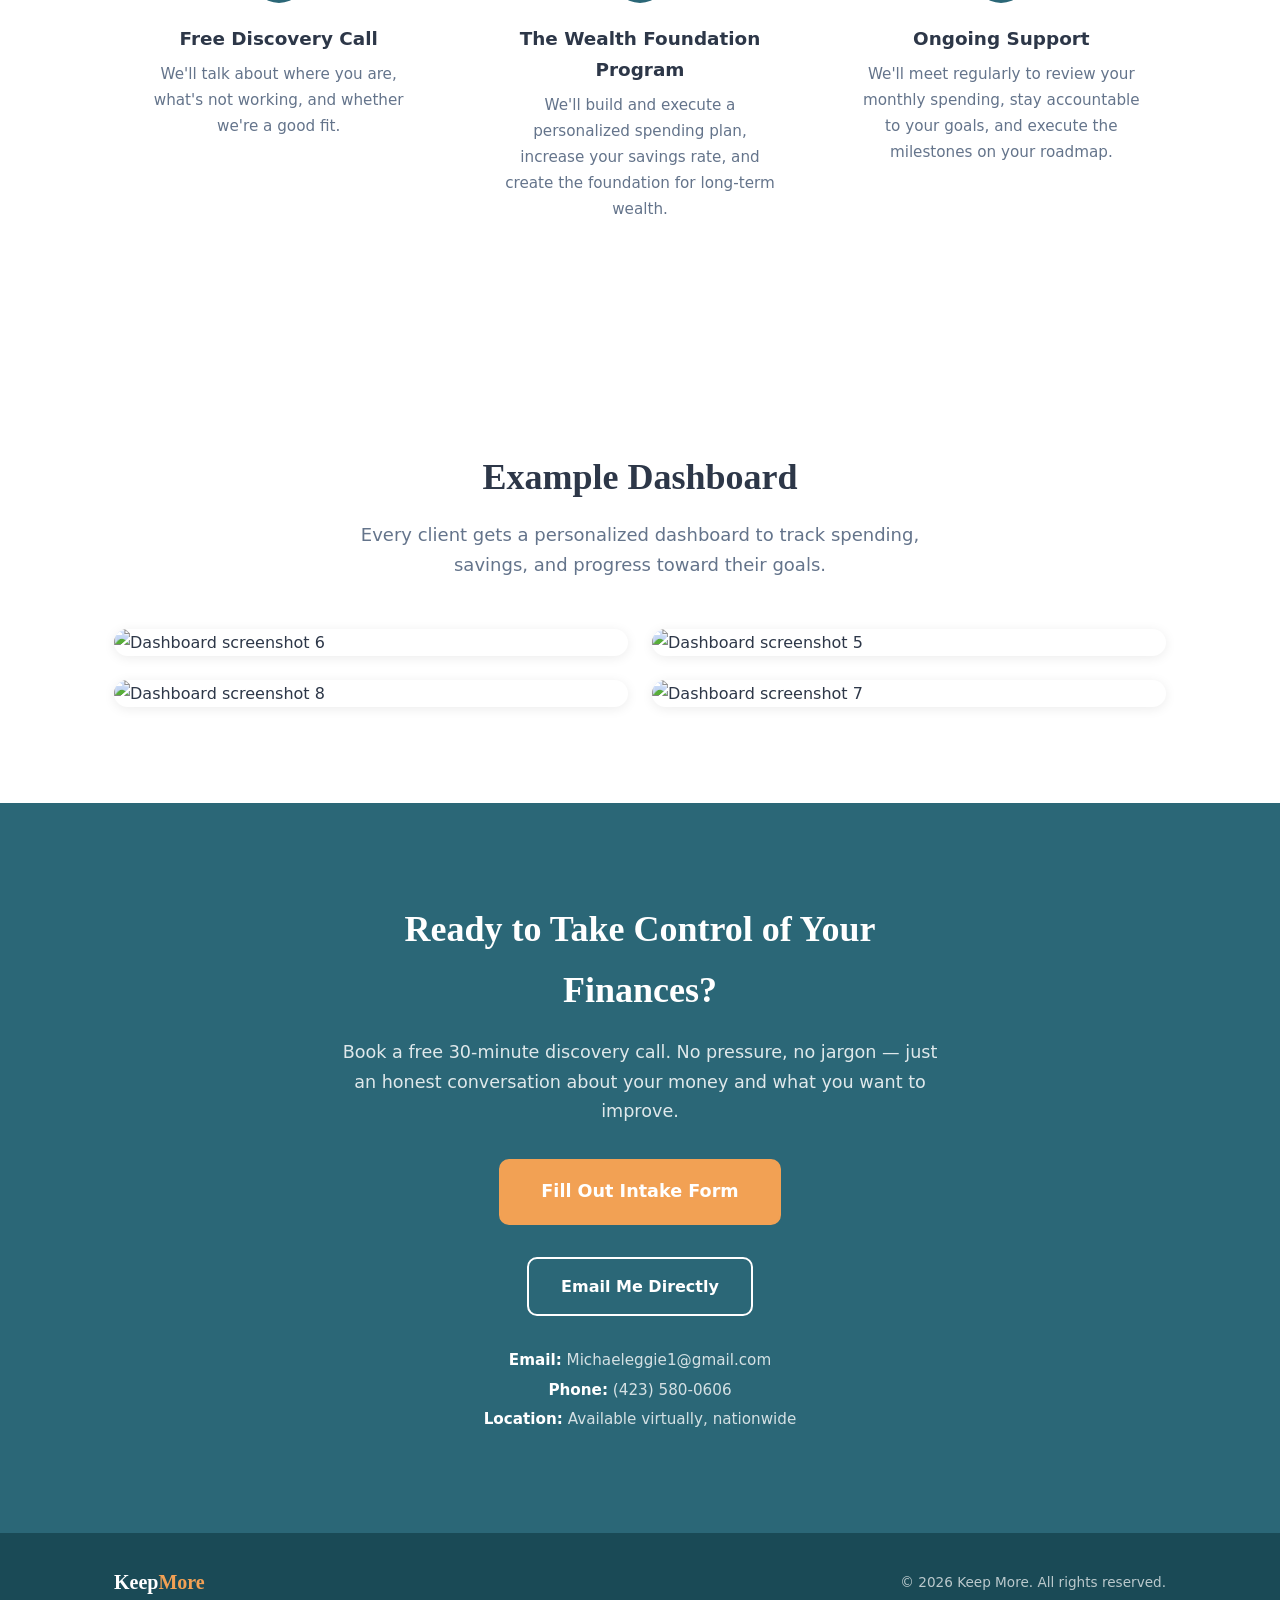
==== commit d87cb1af: "Update phone number to (423) 580-0606 https://claude.ai/code/session_0185SYPYHbtqCi3hS1qAUtxA" ====
--- a/index.html
+++ b/index.html
@@ -173,7 +173,7 @@
         <div class="step">
           <div class="step-number">2</div>
           <h3>The Wealth Foundation Program</h3>
-          <p>Over three months, we'll build and execute a personalized spending plan, increase your savings rate, and create the foundation for long-term wealth.</p>
+          <p>We'll build and execute a personalized spending plan, increase your savings rate, and create the foundation for long-term wealth.</p>
         </div>
         <div class="step">
           <div class="step-number">3</div>
@@ -252,7 +252,7 @@
           <a href="mailto:Michaeleggie1@gmail.com" class="btn btn-outline" style="border-color: #fff; color: #fff;">Email Me Directly</a>
           <div class="contact-details">
             <p><strong>Email:</strong> Michaeleggie1@gmail.com</p>
-            <p><strong>Phone:</strong> (555) 123-4567</p>
+            <p><strong>Phone:</strong> (423) 580-0606</p>
             <p><strong>Location:</strong> Available virtually, nationwide</p>
           </div>
         </div>
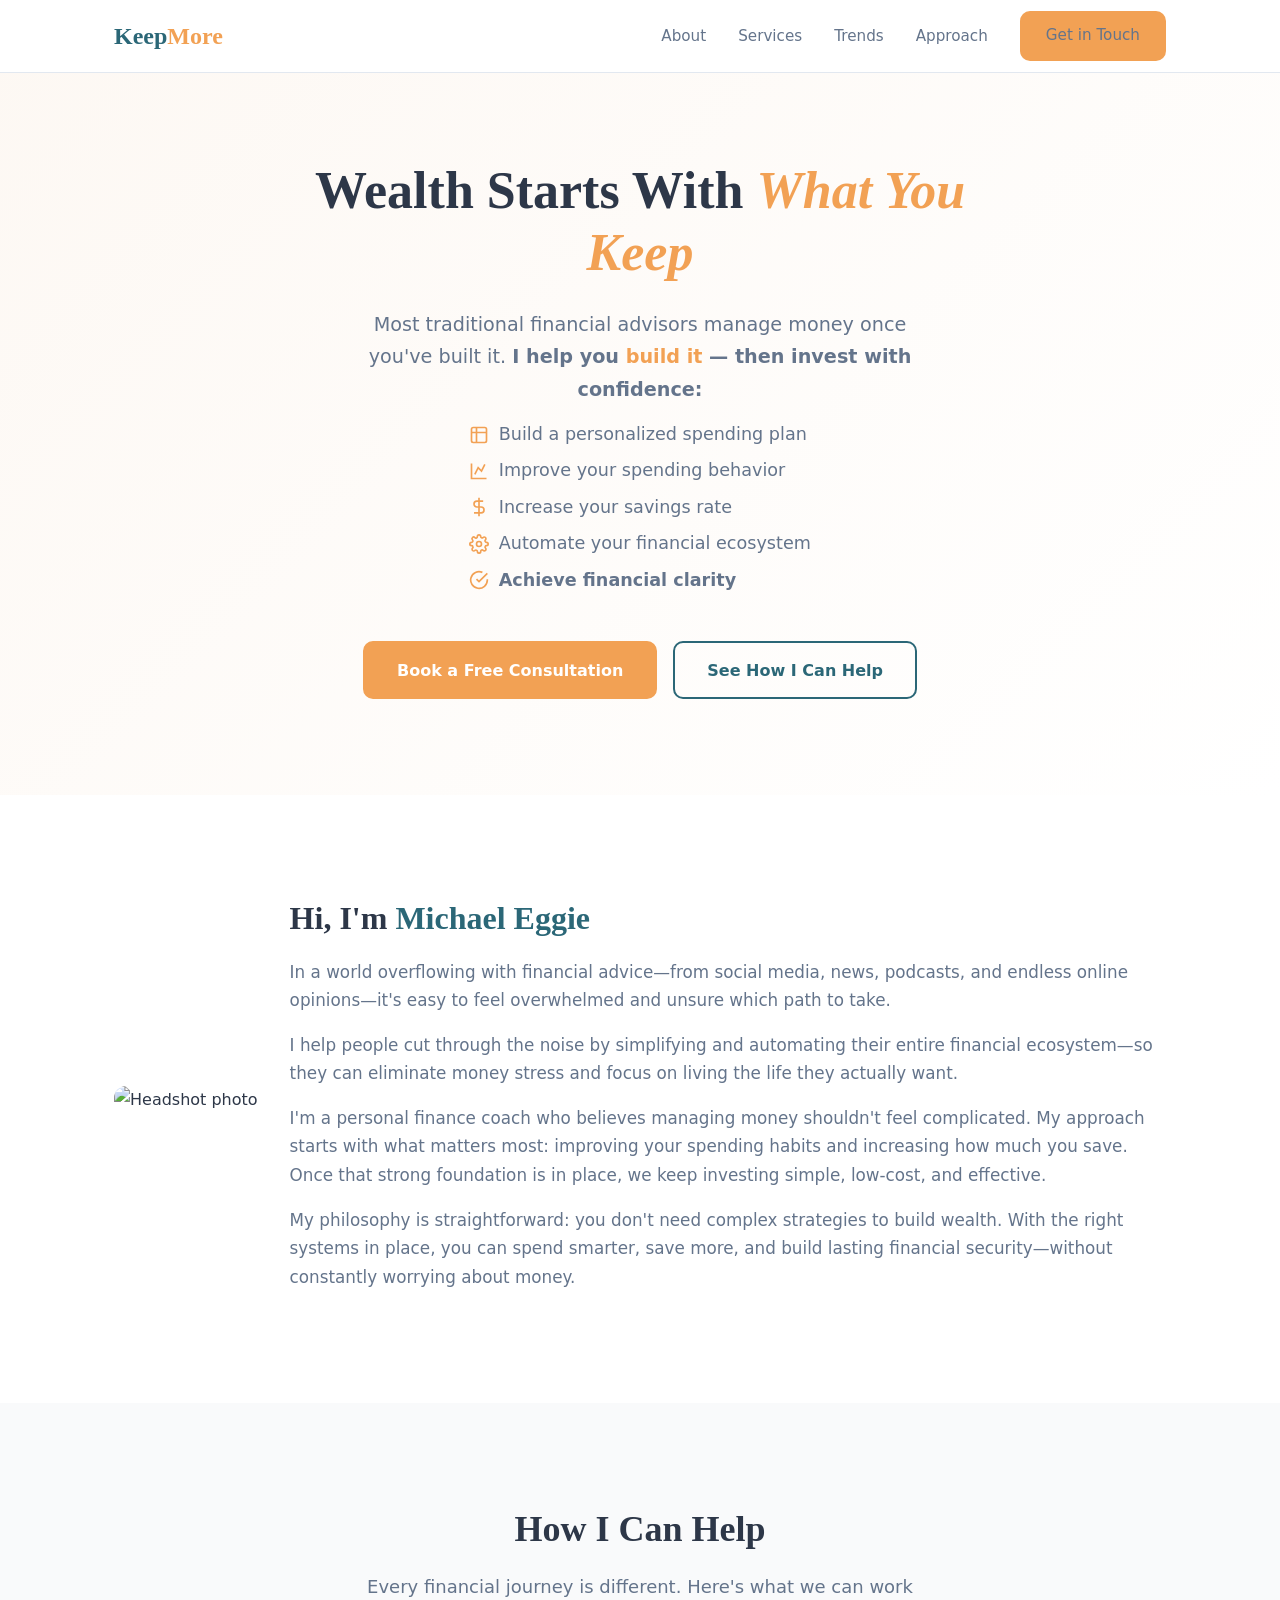
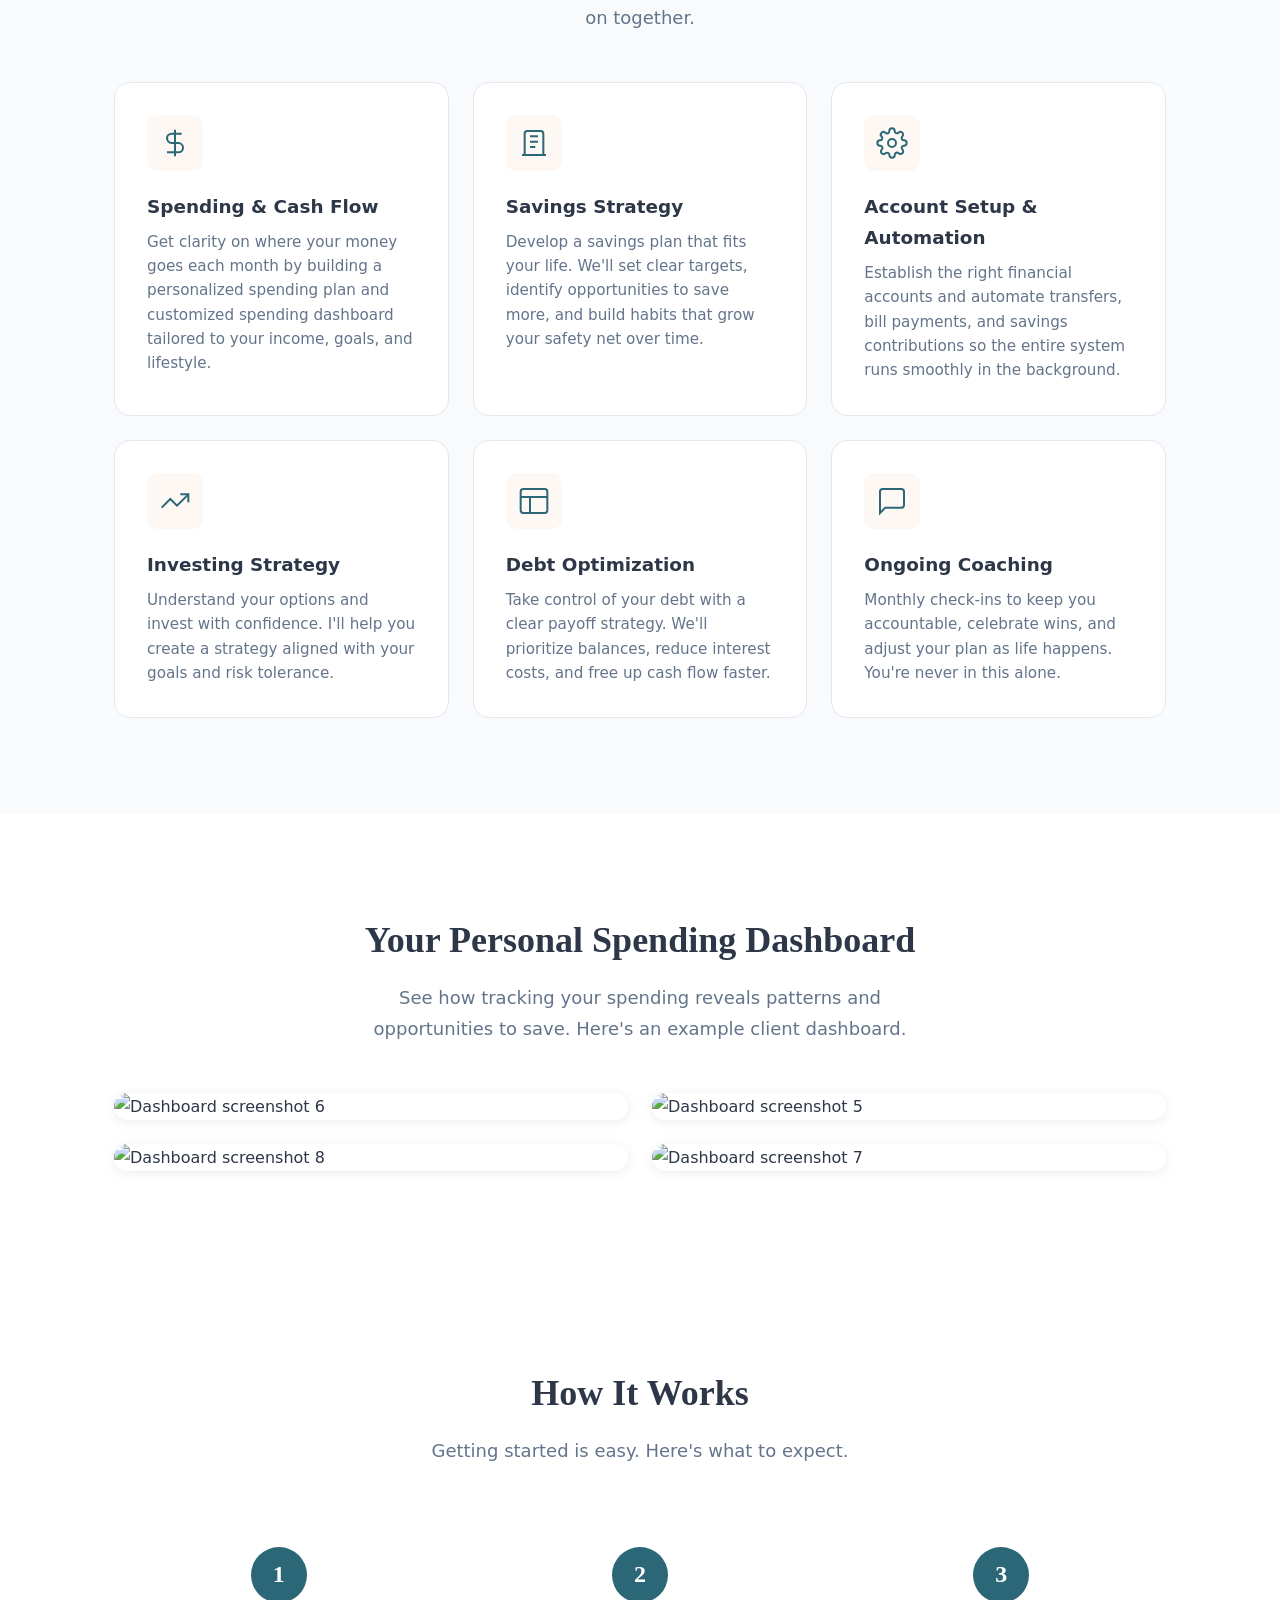
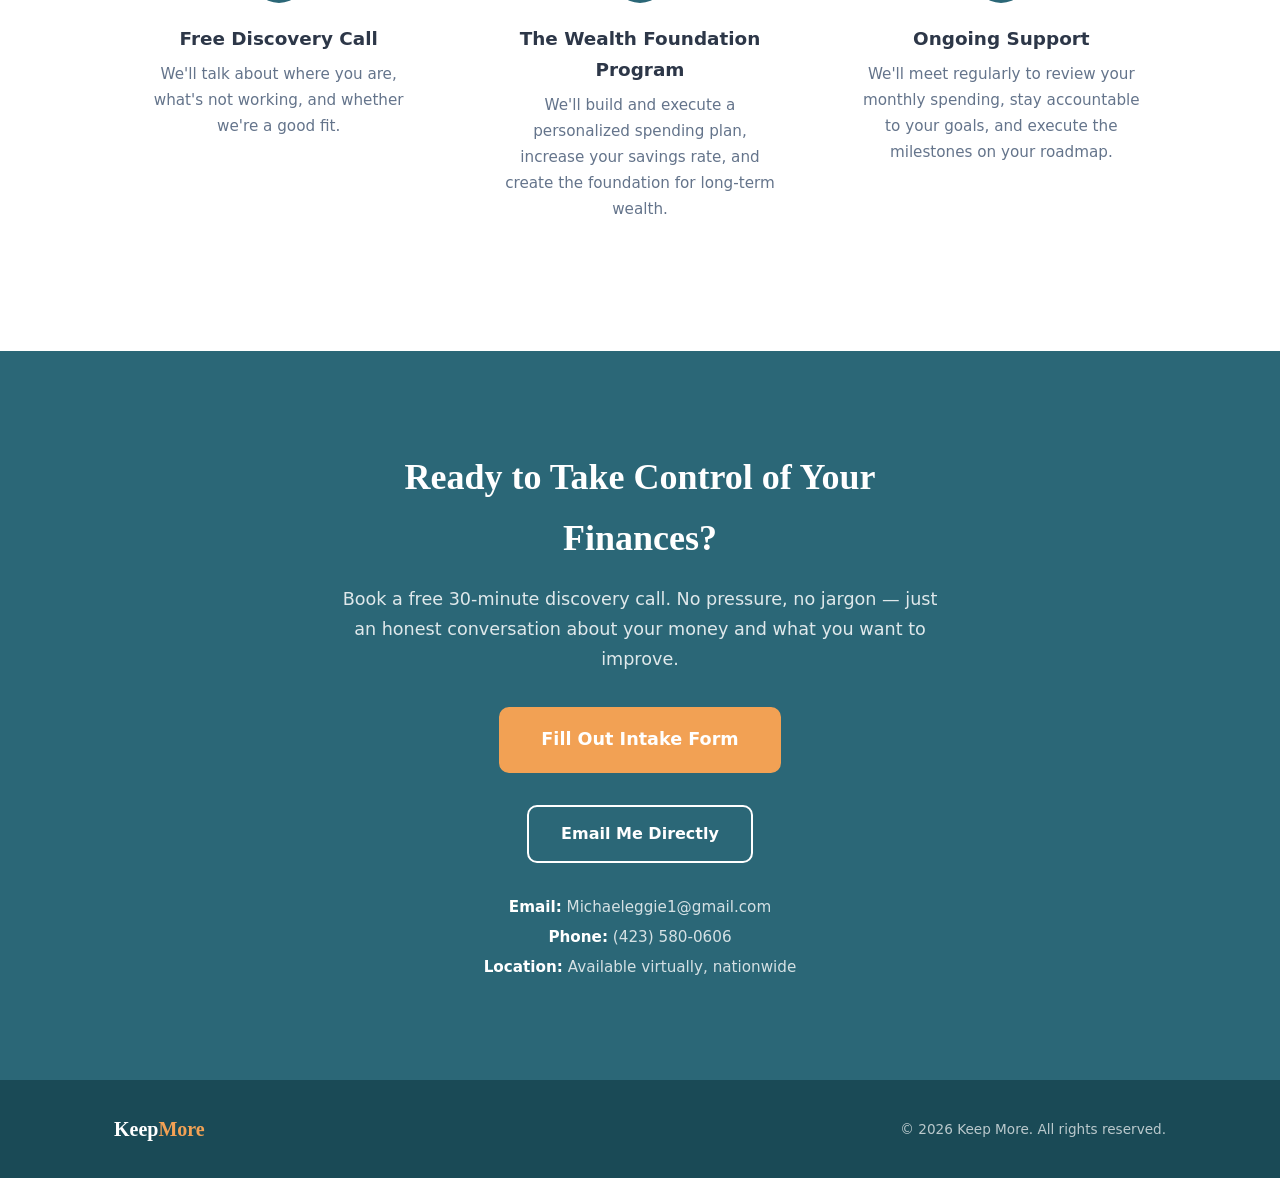
==== commit bb9a466a: "Remove Example Dashboard section and nav link https://claude.ai/code/session_0185SYPYHbtqCi3hS1qAUtx" ====
--- a/index.html
+++ b/index.html
@@ -23,7 +23,6 @@
         <li><a href="#services">Services</a></li>
         <li><a href="#spending-trends">Trends</a></li>
         <li><a href="#approach">Approach</a></li>
-        <li><a href="#dashboard">Dashboard</a></li>
 
         <li><a href="#contact" class="btn btn-nav">Get in Touch</a></li>
       </ul>
@@ -184,27 +183,6 @@
     </div>
   </section>
 
-  <!-- Example Dashboard -->
-  <section id="dashboard" class="dashboard">
-    <div class="container">
-      <h2>Example Dashboard</h2>
-      <p class="section-subtitle">Every client gets a personalized dashboard to track spending, savings, and progress toward their goals.</p>
-      <div class="dashboard-grid">
-        <div class="dashboard-card">
-          <img src="dashboard-6.png" alt="Dashboard screenshot 6">
-        </div>
-        <div class="dashboard-card">
-          <img src="dashboard-5.png" alt="Dashboard screenshot 5">
-        </div>
-        <div class="dashboard-card">
-          <img src="dashboard-8.png" alt="Dashboard screenshot 8">
-        </div>
-        <div class="dashboard-card">
-          <img src="dashboard-7.png" alt="Dashboard screenshot 7">
-        </div>
-      </div>
-    </div>
-  </section>
 
   <!-- Testimonials (hidden for now — uncomment when ready)
   <section id="testimonials" class="testimonials">
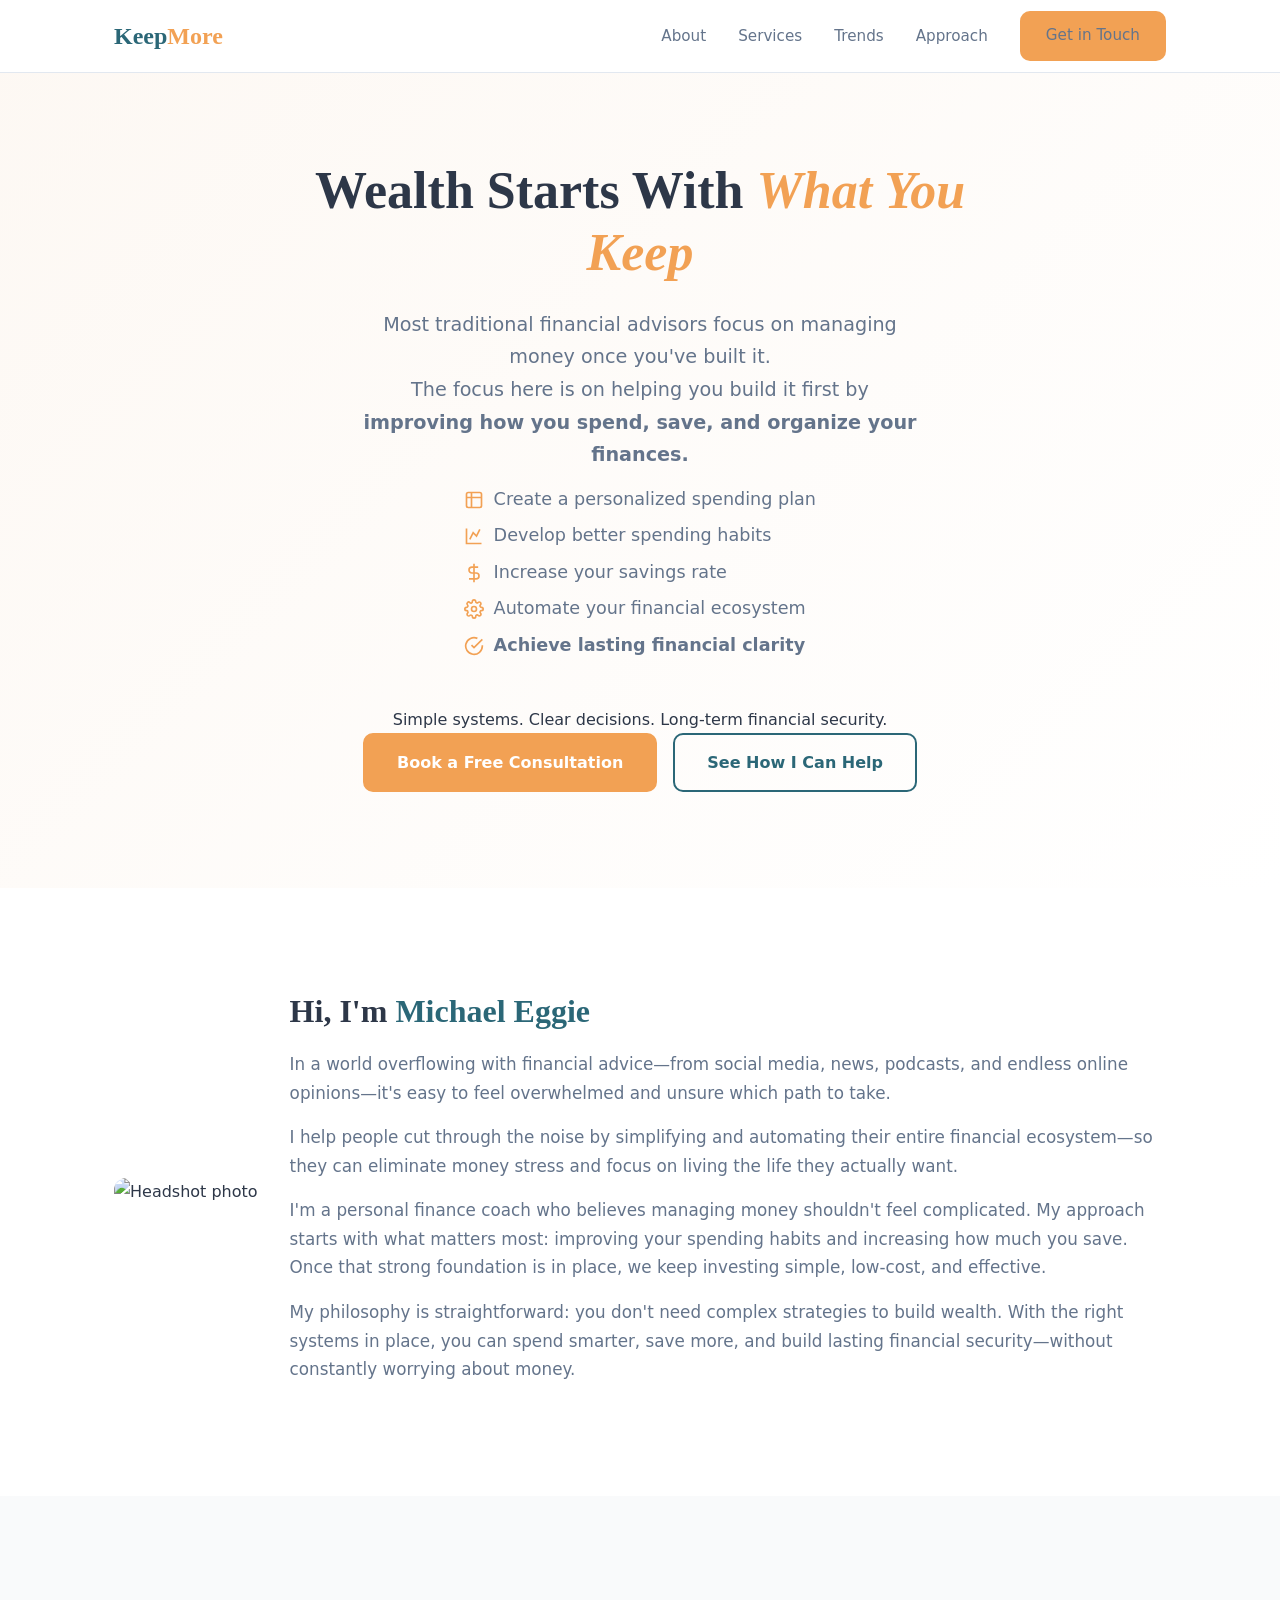
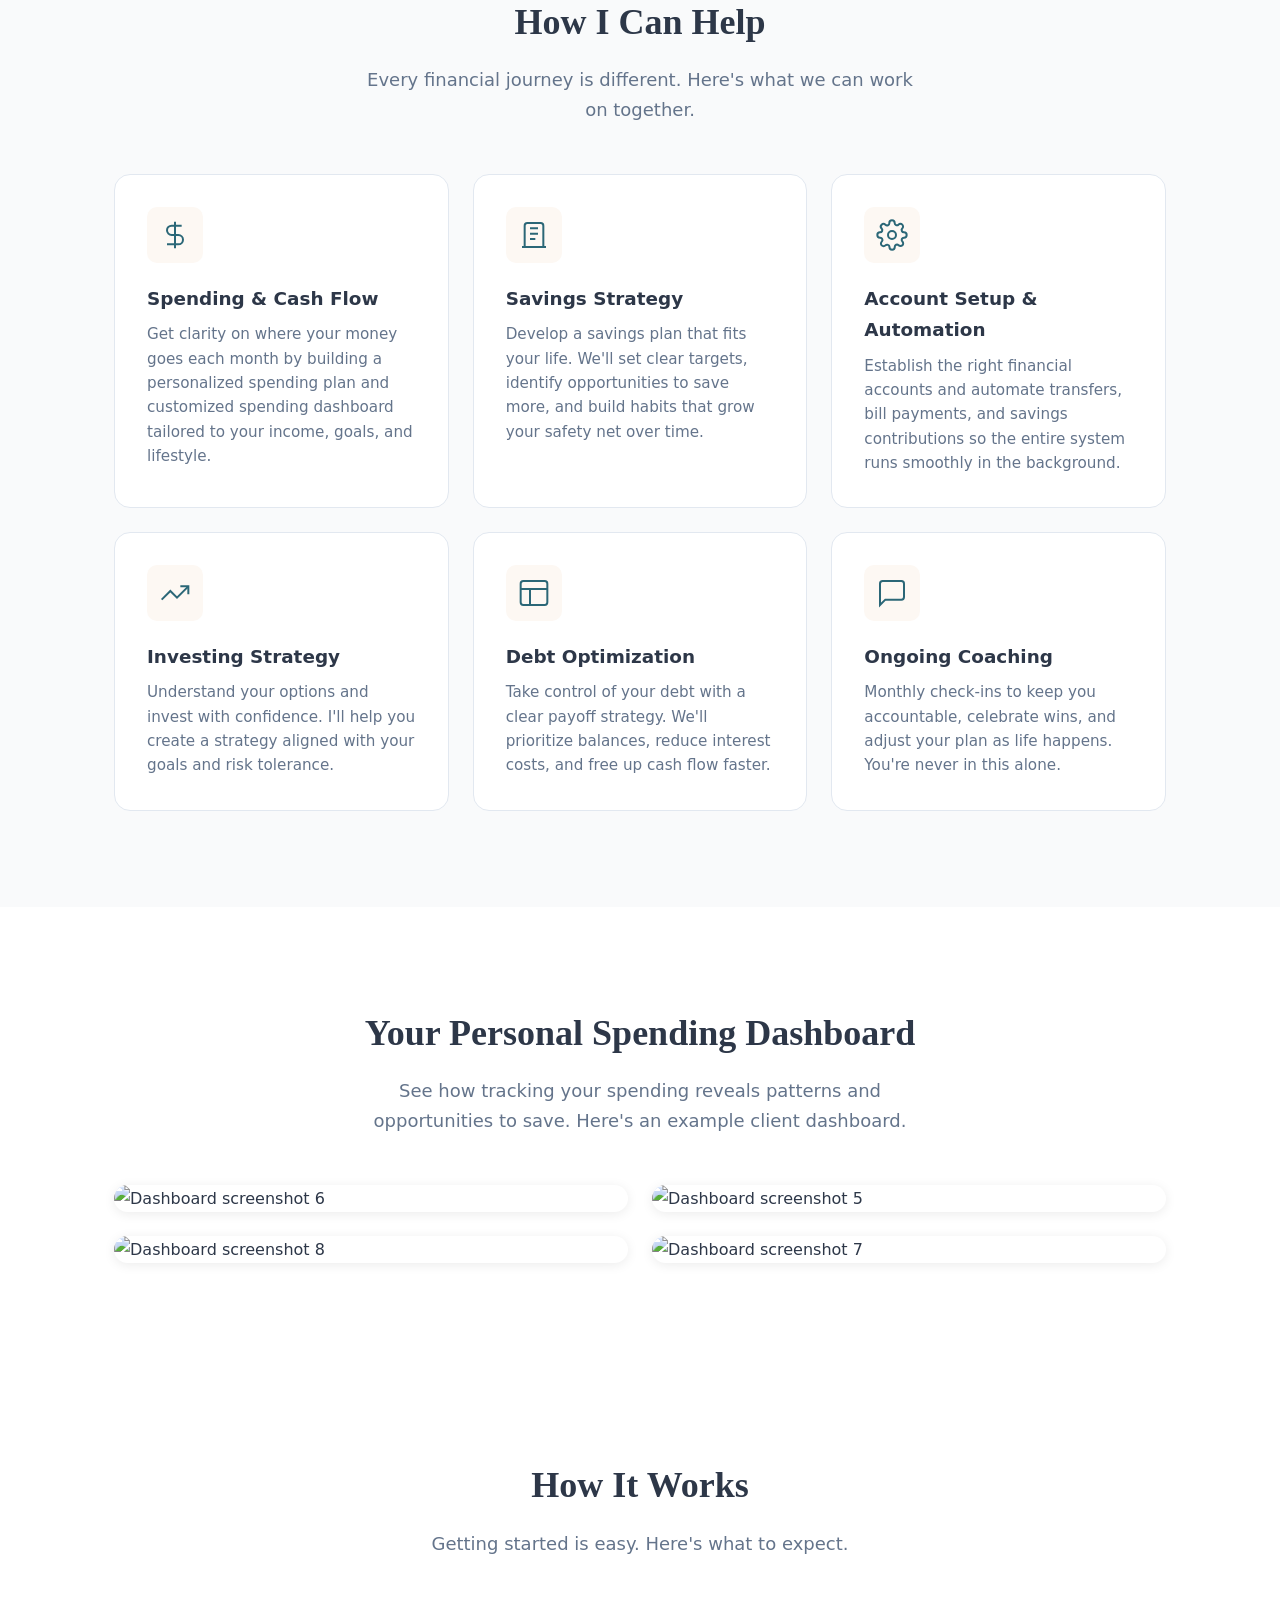
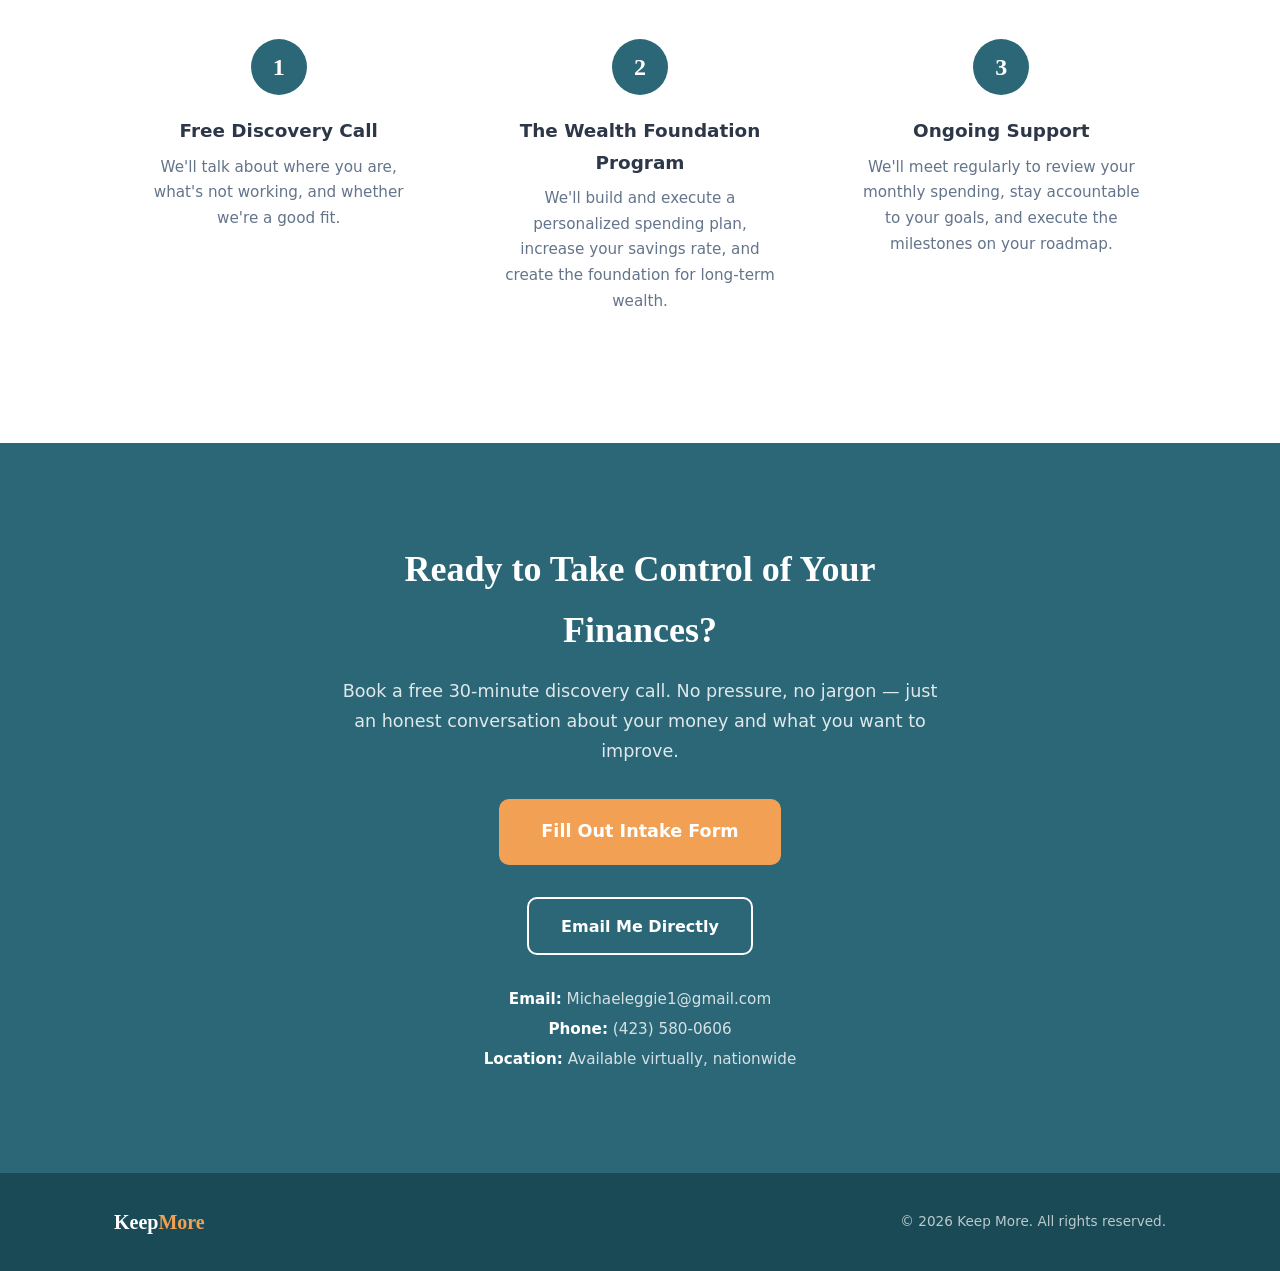
==== commit 5728627a: "Update hero subtitle first line wording https://claude.ai/code/session_0185SYPYHbtqCi3hS1qAUtxA" ====
--- a/index.html
+++ b/index.html
@@ -34,15 +34,16 @@
     <div class="container">
       <h1>Wealth Starts With <em>What You Keep</em></h1>
       <p class="hero-subtitle">
-        Most traditional financial advisors manage money once you've built it. <strong>I help you <span class="text-accent">build it</span> — then invest with confidence:</strong>
+        Most traditional financial advisors focus on managing money once you've built it.<br>The focus here is on helping you build it first by <strong>improving how you spend, save, and organize your finances.</strong>
       </p>
       <ul class="hero-list">
-        <li><span class="hero-icon"><svg viewBox="0 0 24 24" fill="none" stroke="currentColor" stroke-width="2" width="20" height="20"><rect x="3" y="3" width="18" height="18" rx="2"/><path d="M9 3v18M3 9h18"/></svg></span> Build a personalized spending plan</li>
-        <li><span class="hero-icon"><svg viewBox="0 0 24 24" fill="none" stroke="currentColor" stroke-width="2" width="20" height="20"><path d="M3 3v18h18"/><path d="M7 16l4-8 4 4 4-8"/></svg></span> Improve your spending behavior</li>
+        <li><span class="hero-icon"><svg viewBox="0 0 24 24" fill="none" stroke="currentColor" stroke-width="2" width="20" height="20"><rect x="3" y="3" width="18" height="18" rx="2"/><path d="M9 3v18M3 9h18"/></svg></span> Create a personalized spending plan</li>
+        <li><span class="hero-icon"><svg viewBox="0 0 24 24" fill="none" stroke="currentColor" stroke-width="2" width="20" height="20"><path d="M3 3v18h18"/><path d="M7 16l4-8 4 4 4-8"/></svg></span> Develop better spending habits</li>
         <li><span class="hero-icon"><svg viewBox="0 0 24 24" fill="none" stroke="currentColor" stroke-width="2" width="20" height="20"><line x1="12" y1="1" x2="12" y2="23"/><path d="M17 5H9.5a3.5 3.5 0 0 0 0 7h5a3.5 3.5 0 0 1 0 7H6"/></svg></span> Increase your savings rate</li>
         <li><span class="hero-icon"><svg viewBox="0 0 24 24" fill="none" stroke="currentColor" stroke-width="2" width="20" height="20"><circle cx="12" cy="12" r="3"/><path d="M19.4 15a1.65 1.65 0 0 0 .33 1.82l.06.06a2 2 0 1 1-2.83 2.83l-.06-.06a1.65 1.65 0 0 0-1.82-.33 1.65 1.65 0 0 0-1 1.51V21a2 2 0 0 1-4 0v-.09A1.65 1.65 0 0 0 9 19.4a1.65 1.65 0 0 0-1.82.33l-.06.06a2 2 0 1 1-2.83-2.83l.06-.06A1.65 1.65 0 0 0 4.68 15a1.65 1.65 0 0 0-1.51-1H3a2 2 0 0 1 0-4h.09A1.65 1.65 0 0 0 4.6 9a1.65 1.65 0 0 0-.33-1.82l-.06-.06a2 2 0 1 1 2.83-2.83l.06.06A1.65 1.65 0 0 0 9 4.68a1.65 1.65 0 0 0 1-1.51V3a2 2 0 0 1 4 0v.09a1.65 1.65 0 0 0 1 1.51 1.65 1.65 0 0 0 1.82-.33l.06-.06a2 2 0 1 1 2.83 2.83l-.06.06A1.65 1.65 0 0 0 19.4 9a1.65 1.65 0 0 0 1.51 1H21a2 2 0 0 1 0 4h-.09a1.65 1.65 0 0 0-1.51 1z"/></svg></span> Automate your financial ecosystem</li>
-        <li><span class="hero-icon"><svg viewBox="0 0 24 24" fill="none" stroke="currentColor" stroke-width="2" width="20" height="20"><path d="M22 11.08V12a10 10 0 1 1-5.93-9.14"/><polyline points="22 4 12 14.01 9 11.01"/></svg></span> <strong>Achieve financial clarity</strong></li>
+        <li><span class="hero-icon"><svg viewBox="0 0 24 24" fill="none" stroke="currentColor" stroke-width="2" width="20" height="20"><path d="M22 11.08V12a10 10 0 1 1-5.93-9.14"/><polyline points="22 4 12 14.01 9 11.01"/></svg></span> <strong>Achieve lasting financial clarity</strong></li>
       </ul>
+      <p class="hero-closing">Simple systems. Clear decisions. Long-term financial security.</p>
       <div class="hero-actions">
         <a href="https://docs.google.com/forms/d/e/1FAIpQLSep8M1w9MT7LBPh0g2b52g4EGg_-ZR1tHstMb9JxGPubkHI6g/viewform?usp=dialog" target="_blank" class="btn btn-primary">Book a Free Consultation</a>
         <a href="#services" class="btn btn-outline">See How I Can Help</a>
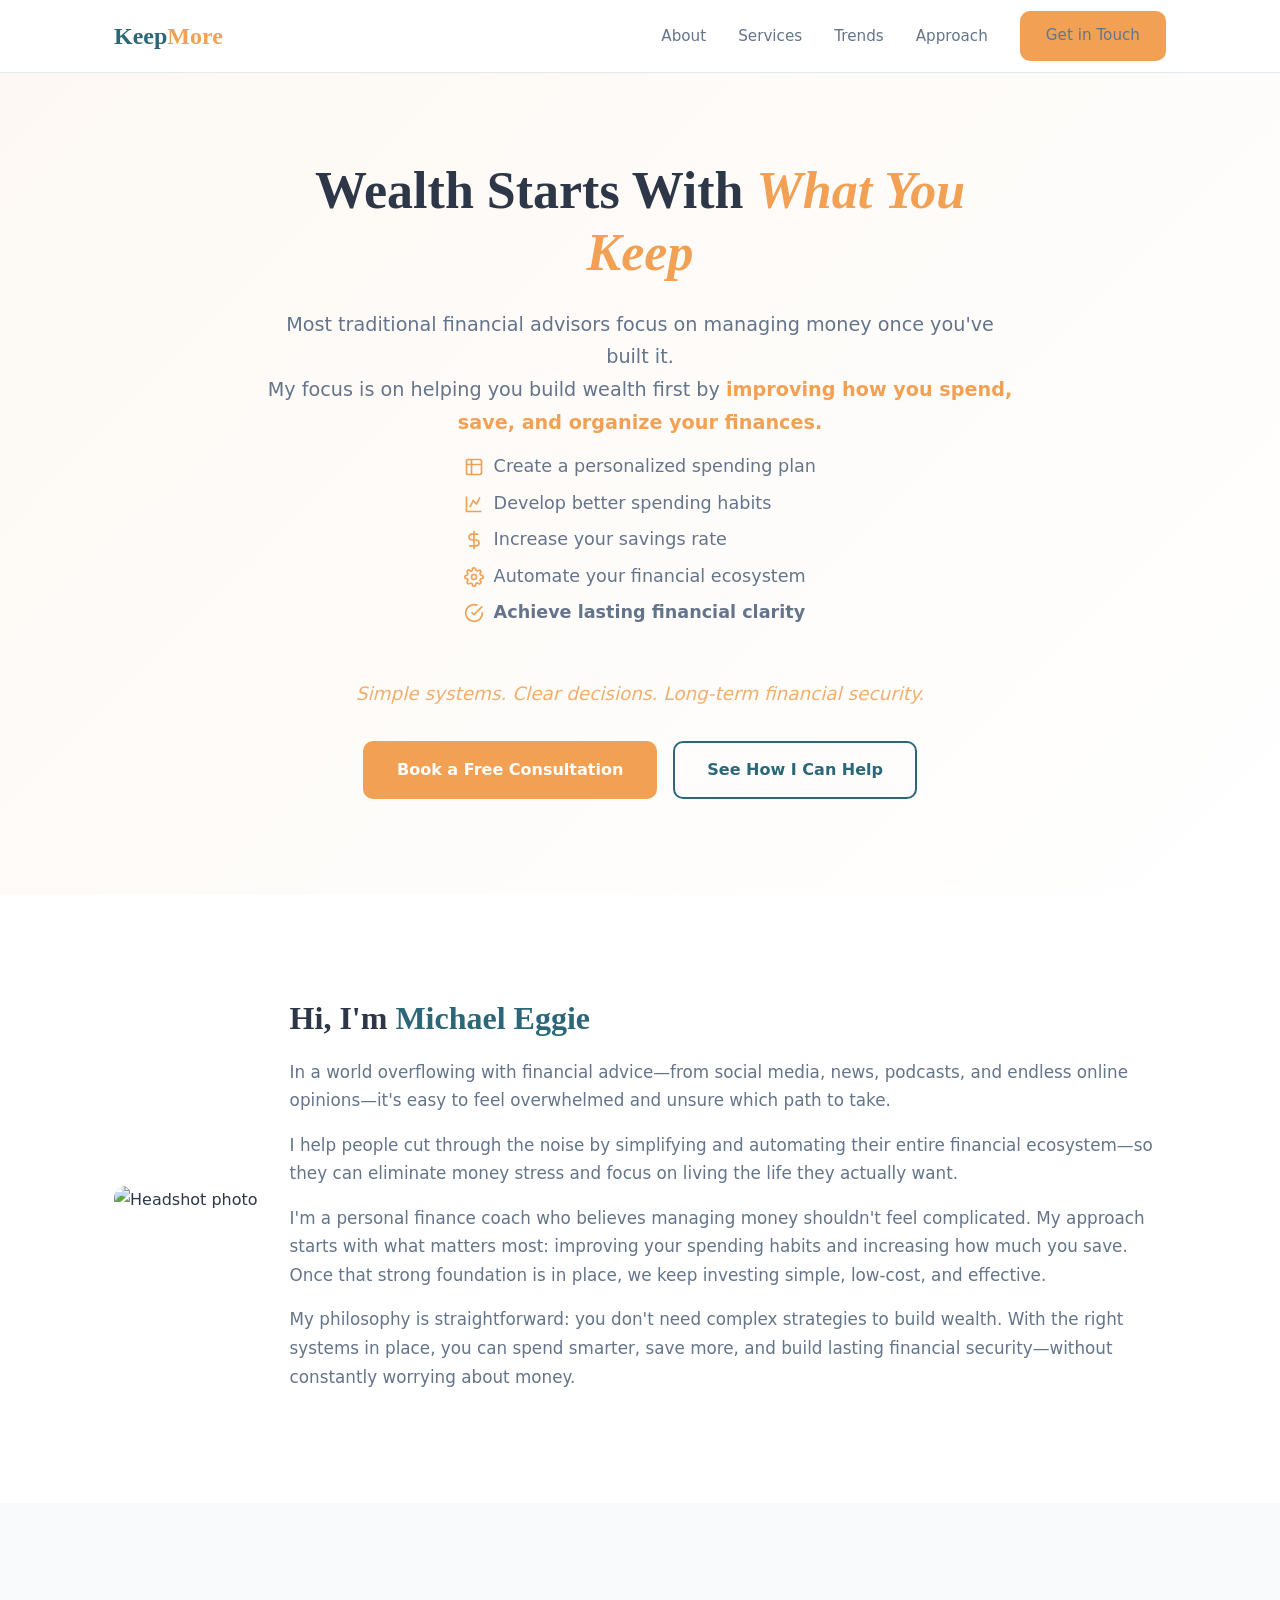
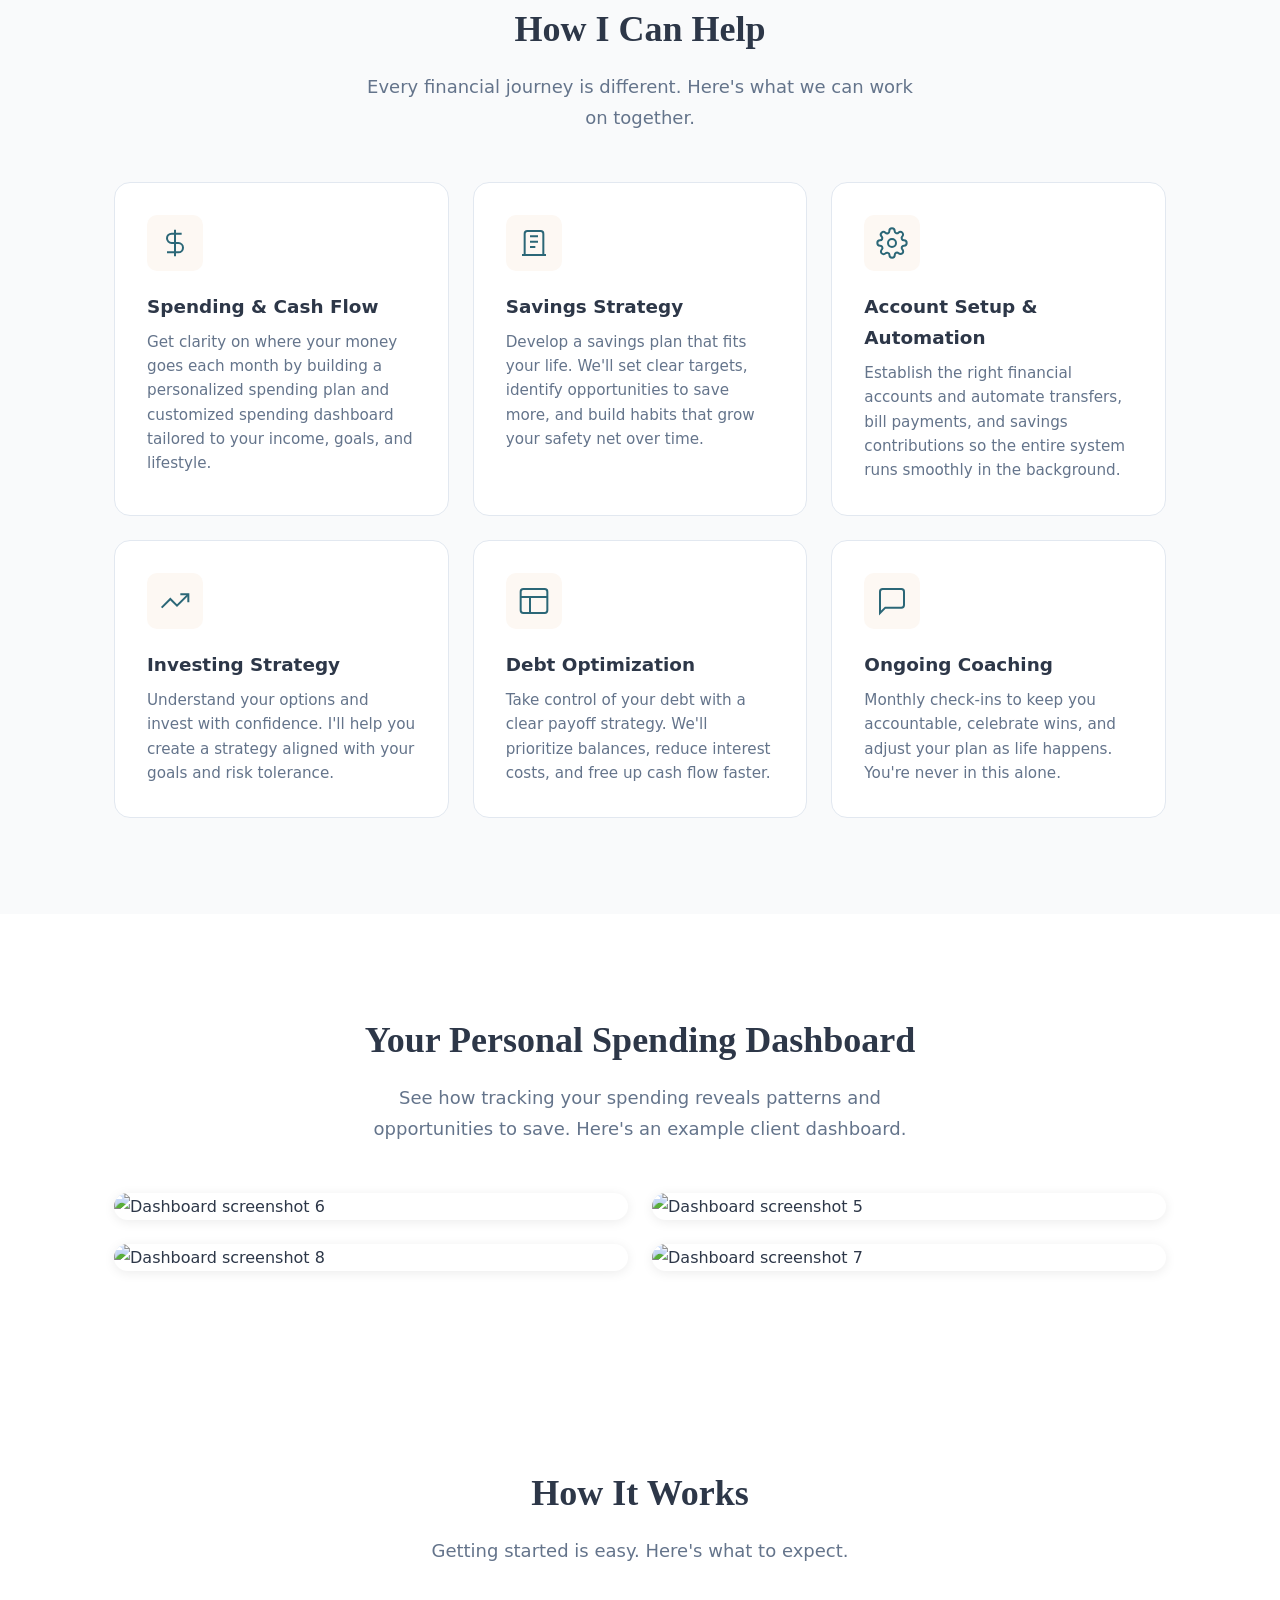
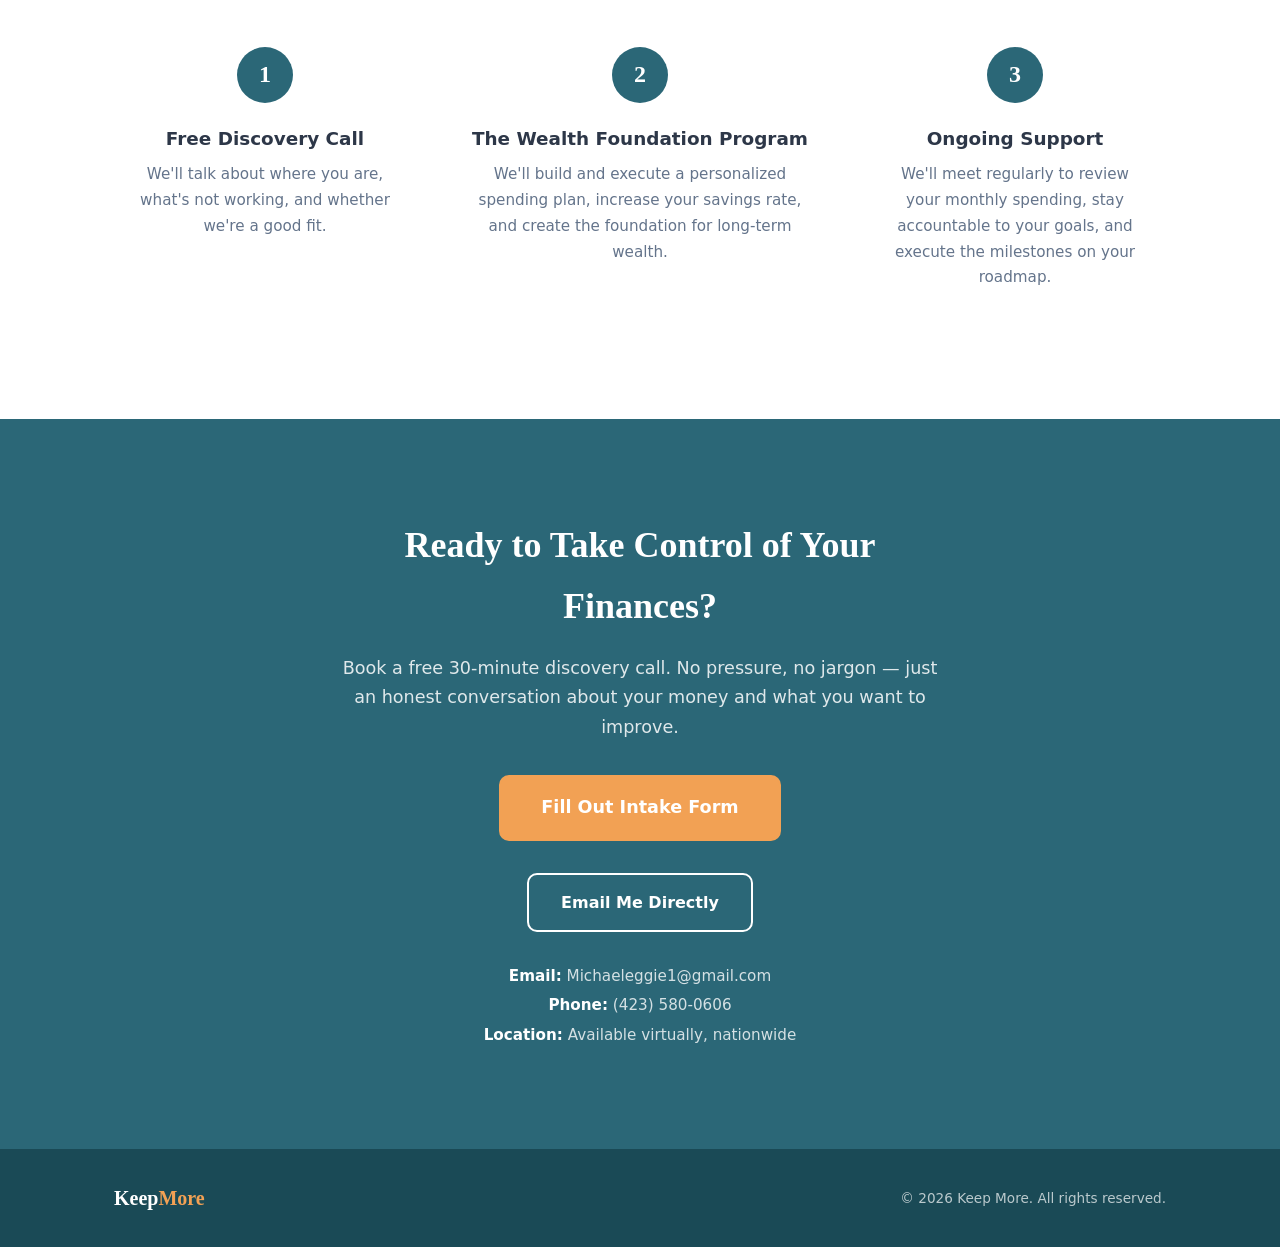
==== commit 56228e9f: "Update hero subtitle second sentence wording https://claude.ai/code/session_0185SYPYHbtqCi3hS1qAUtxA" ====
--- a/index.html
+++ b/index.html
@@ -34,7 +34,7 @@
     <div class="container">
       <h1>Wealth Starts With <em>What You Keep</em></h1>
       <p class="hero-subtitle">
-        Most traditional financial advisors focus on managing money once you've built it.<br>The focus here is on helping you build it first by <strong>improving how you spend, save, and organize your finances.</strong>
+        Most traditional financial advisors focus on managing money once you've built it.<br>My focus is on helping you build wealth first by <strong style="color: var(--color-accent);">improving how you spend, save, and organize your finances.</strong>
       </p>
       <ul class="hero-list">
         <li><span class="hero-icon"><svg viewBox="0 0 24 24" fill="none" stroke="currentColor" stroke-width="2" width="20" height="20"><rect x="3" y="3" width="18" height="18" rx="2"/><path d="M9 3v18M3 9h18"/></svg></span> Create a personalized spending plan</li>
--- a/styles.css
+++ b/styles.css
@@ -239,7 +239,7 @@
 .hero-subtitle {
   font-size: 1.2rem;
   color: var(--color-text-light);
-  max-width: 560px;
+  max-width: 750px;
   margin: 0 auto 0.75rem;
 }
 
@@ -267,6 +267,15 @@
   justify-content: center;
   flex-shrink: 0;
   color: var(--color-accent);
+}
+
+.hero-closing {
+  font-size: 1.15rem;
+  font-style: italic;
+  color: var(--color-accent);
+  margin-top: 0.25rem;
+  margin-bottom: 2rem;
+  opacity: 0.85;
 }
 
 .hero-actions {
@@ -828,6 +837,7 @@
 .step h3 {
   font-size: 1.15rem;
   margin-bottom: 0.5rem;
+  white-space: nowrap;
 }
 
 .step p {
